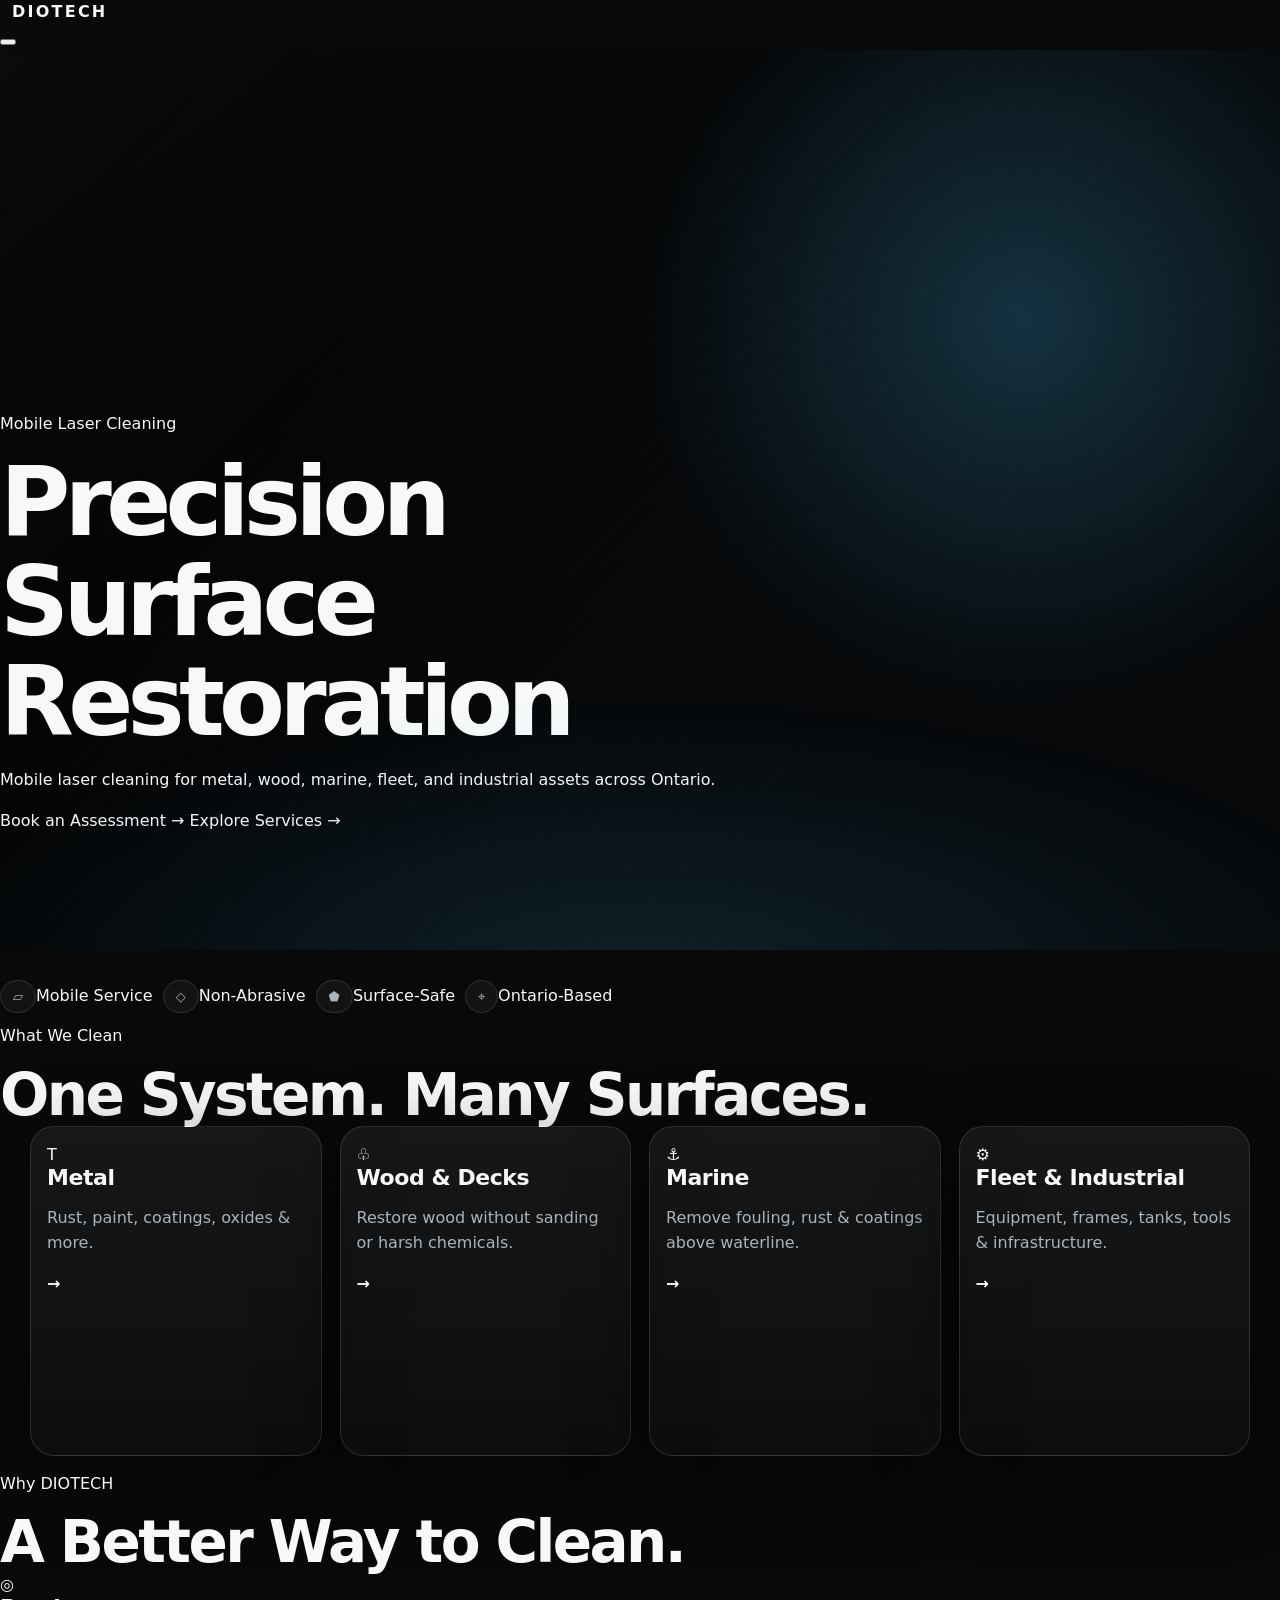
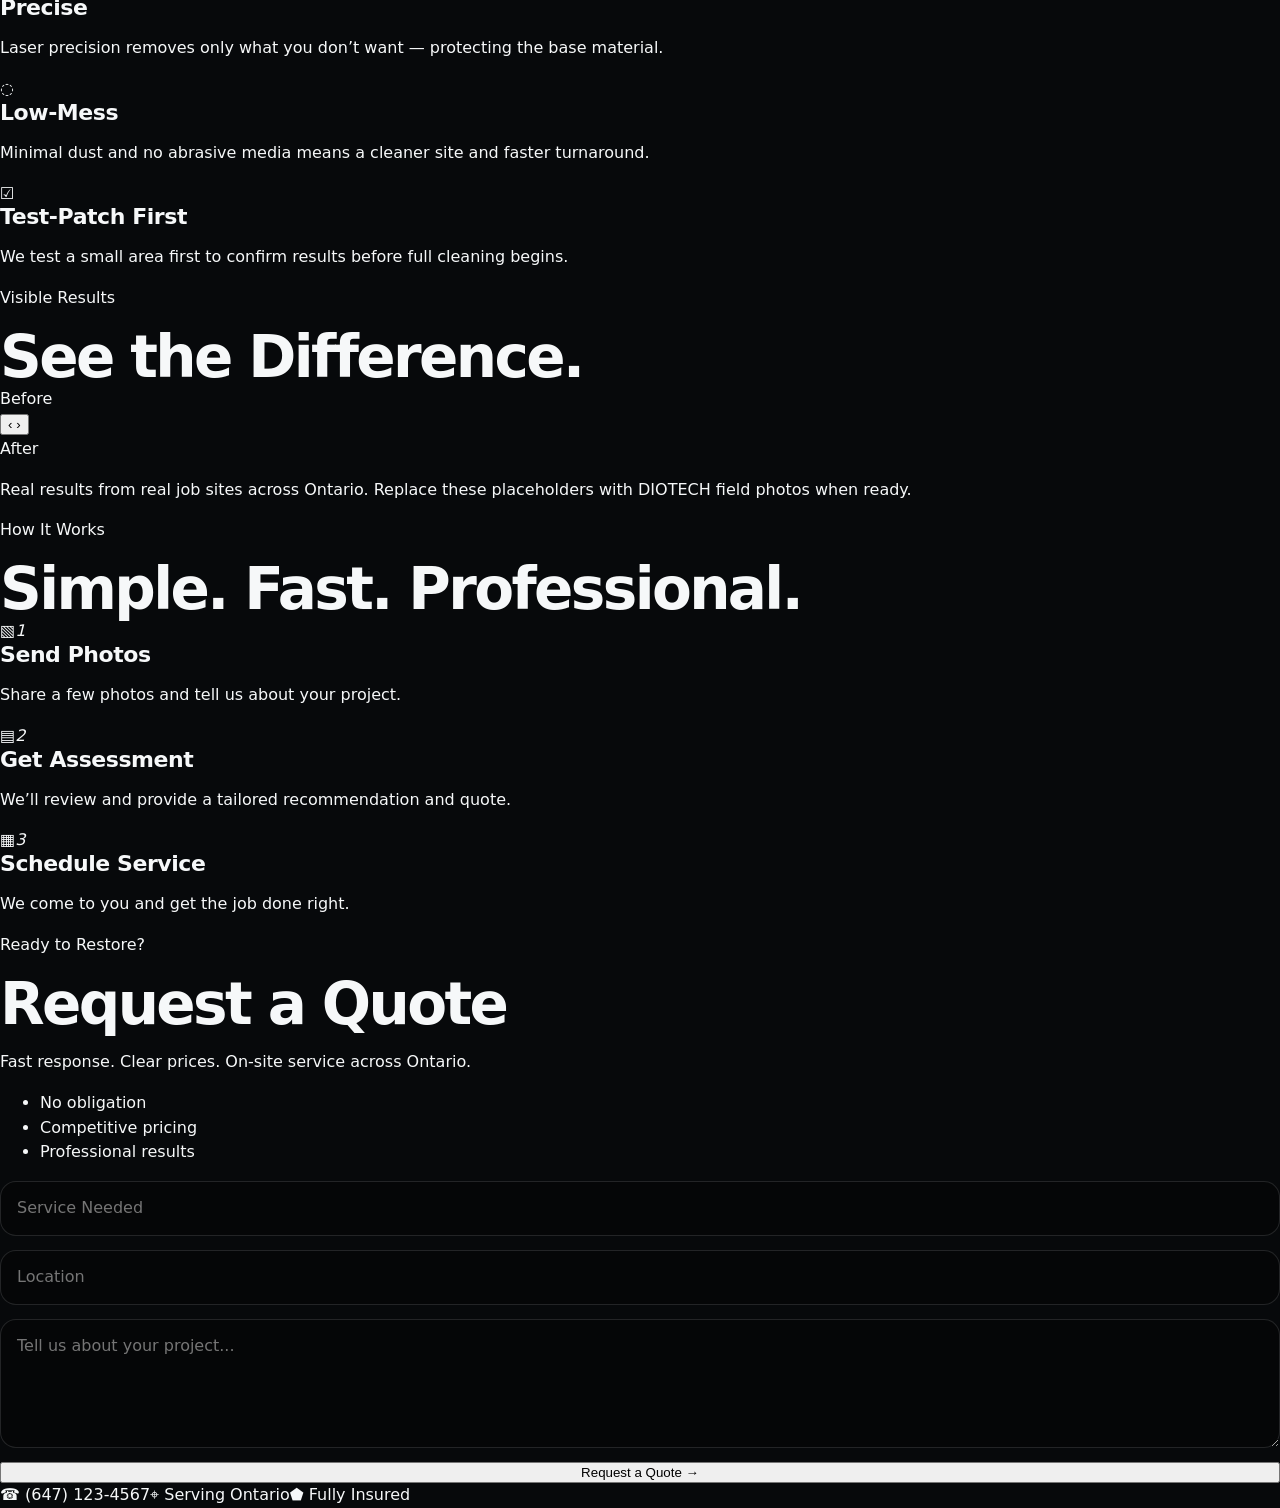
==== index.html @ c3f4b82a "Match mobile mockup layout" ====
<!doctype html>
<html lang="en">
<head>
  <meta charset="utf-8" />
  <meta name="viewport" content="width=device-width, initial-scale=1" />
  <title>DIOTECH | Precision Surface Restoration</title>
  <meta name="description" content="Mobile laser cleaning and surface preparation for metal, wood, marine, fleet, and industrial assets across Ontario." />
  <link rel="stylesheet" href="styles.css" />
</head>
<body>
  <main class="phone-shell">
    <header class="topbar">
      <a class="brand" href="#top" aria-label="DIOTECH home"><span class="cube"></span><span>DIOTECH</span></a>
      <button class="hamburger" aria-label="Open menu"><span></span><span></span><span></span></button>
    </header>

    <section id="top" class="hero">
      <div class="hero-photo" aria-hidden="true"><div class="laser-head"></div><div class="beam"></div><div class="spark-field"></div></div>
      <div class="hero-copy">
        <p class="kicker">Mobile Laser Cleaning</p>
        <h1>Precision<br>Surface<br>Restoration</h1>
        <p>Mobile laser cleaning for metal, wood, marine, fleet, and industrial assets across Ontario.</p>
        <a class="cta primary" href="#quote">Book an Assessment <span>→</span></a>
        <a class="cta secondary" href="#services">Explore Services <span>→</span></a>
      </div>
    </section>

    <section class="trust-strip" aria-label="Trust points">
      <div><span class="icon">▱</span>Mobile Service</div>
      <div><span class="icon">◇</span>Non-Abrasive</div>
      <div><span class="icon">⬟</span>Surface-Safe</div>
      <div><span class="icon">⌖</span>Ontario-Based</div>
    </section>

    <section id="services" class="block">
      <p class="kicker">What We Clean</p>
      <h2>One System. Many Surfaces.</h2>
      <div class="service-grid">
        <article class="service-card"><div class="thumb metal"></div><div><span class="red-icon">T</span><h3>Metal</h3><p>Rust, paint, coatings, oxides & more.</p></div><b>→</b></article>
        <article class="service-card"><div class="thumb wood"></div><div><span class="red-icon">♧</span><h3>Wood & Decks</h3><p>Restore wood without sanding or harsh chemicals.</p></div><b>→</b></article>
        <article class="service-card"><div class="thumb marine"></div><div><span class="red-icon">⚓</span><h3>Marine</h3><p>Remove fouling, rust & coatings above waterline.</p></div><b>→</b></article>
        <article class="service-card"><div class="thumb fleet"></div><div><span class="red-icon">⚙</span><h3>Fleet & Industrial</h3><p>Equipment, frames, tanks, tools & infrastructure.</p></div><b>→</b></article>
      </div>
    </section>

    <section class="block why">
      <p class="kicker">Why DIOTECH</p>
      <h2>A Better Way to Clean.</h2>
      <div class="why-grid">
        <article><span>◎</span><h3>Precise</h3><p>Laser precision removes only what you don’t want — protecting the base material.</p></article>
        <article><span>◌</span><h3>Low-Mess</h3><p>Minimal dust and no abrasive media means a cleaner site and faster turnaround.</p></article>
        <article><span>☑</span><h3>Test-Patch First</h3><p>We test a small area first to confirm results before full cleaning begins.</p></article>
      </div>
    </section>

    <section class="block results">
      <p class="kicker">Visible Results</p>
      <h2>See the Difference.</h2>
      <div class="before-after">
        <div class="before"><label>Before</label></div>
        <button aria-label="Slider handle">‹ ›</button>
        <div class="after"><label>After</label></div>
      </div>
      <p class="caption">Real results from real job sites across Ontario. Replace these placeholders with DIOTECH field photos when ready.</p>
    </section>

    <section id="process" class="block process">
      <p class="kicker">How It Works</p>
      <h2>Simple. Fast. Professional.</h2>
      <div class="steps">
        <article><div class="circle">▧<em>1</em></div><h3>Send Photos</h3><p>Share a few photos and tell us about your project.</p></article>
        <article><div class="circle">▤<em>2</em></div><h3>Get Assessment</h3><p>We’ll review and provide a tailored recommendation and quote.</p></article>
        <article><div class="circle">▦<em>3</em></div><h3>Schedule Service</h3><p>We come to you and get the job done right.</p></article>
      </div>
    </section>

    <section id="quote" class="quote-panel">
      <div class="quote-copy">
        <p class="kicker">Ready to Restore?</p>
        <h2>Request a Quote</h2>
        <p>Fast response. Clear prices. On-site service across Ontario.</p>
        <ul><li>No obligation</li><li>Competitive pricing</li><li>Professional results</li></ul>
      </div>
      <form id="quoteForm" class="quote-form">
        <input name="surface" placeholder="Service Needed" required />
        <input name="location" placeholder="Location" required />
        <textarea name="condition" placeholder="Tell us about your project..." rows="4"></textarea>
        <button class="cta primary" type="submit">Request a Quote <span>→</span></button>
      </form>
    </section>

    <footer class="footer"><span>☎ (647) 123-4567</span><span>⌖ Serving Ontario</span><span>⬟ Fully Insured</span></footer>
  </main>
  <script src="script.js"></script>
</body>
</html>
---- styles.css ----
:root{--bg:#07090b;--panel:#0f151a;--text:#f6f8f9;--muted:#a9b4bd;--line:rgba(255,255,255,.12);--accent:#46c4ff;--radius:24px;--shadow:0 24px 80px rgba(0,0,0,.45)}*{box-sizing:border-box}html{scroll-behavior:smooth}body{margin:0;background:var(--bg);color:var(--text);font-family:Inter,ui-sans-serif,system-ui,-apple-system,BlinkMacSystemFont,"Segoe UI",sans-serif;line-height:1.55}a{color:inherit;text-decoration:none}.skip-link{position:absolute;left:-999px;top:12px;background:white;color:black;padding:10px;z-index:100}.skip-link:focus{left:12px}.site-header{position:fixed;top:0;left:0;right:0;z-index:20;display:flex;align-items:center;justify-content:space-between;gap:24px;padding:18px clamp(18px,4vw,56px);background:linear-gradient(180deg,rgba(7,9,11,.94),rgba(7,9,11,.56));backdrop-filter:blur(16px);border-bottom:1px solid var(--line)}.brand{display:flex;align-items:center;gap:12px;font-weight:900;letter-spacing:.14em}.brand-mark{width:28px;height:28px;border-radius:8px;background:linear-gradient(135deg,var(--accent),#123c57);box-shadow:0 0 24px rgba(70,196,255,.45)}.nav-links{display:flex;gap:24px;color:var(--muted);font-size:14px}.nav-links a:hover{color:var(--text)}.header-cta{border:1px solid var(--line);padding:10px 14px;border-radius:999px;font-size:14px}.menu-button{display:none;border:0;background:none;width:42px;height:42px}.menu-button span{display:block;height:2px;width:22px;background:white;margin:5px auto}.section-pad{padding:clamp(80px,10vw,140px) clamp(18px,5vw,72px)}.hero{min-height:100vh;display:grid;align-items:center;position:relative;overflow:hidden;background:radial-gradient(circle at 80% 30%,rgba(70,196,255,.22),transparent 32%),linear-gradient(135deg,rgba(255,255,255,.04),transparent 30%),linear-gradient(120deg,rgba(0,0,0,.92),rgba(7,9,11,.76) 54%,rgba(7,9,11,.96)),repeating-linear-gradient(135deg,rgba(255,255,255,.035) 0 1px,transparent 1px 18px),#07090b}.hero:after{content:"";position:absolute;inset:auto -15% -35% -15%;height:65%;background:radial-gradient(ellipse at center,rgba(70,196,255,.12),transparent 65%);filter:blur(12px)}.hero-grid{position:relative;z-index:2;display:grid;grid-template-columns:minmax(0,1.05fr) minmax(320px,.75fr);gap:clamp(32px,7vw,88px);align-items:center;max-width:1220px;margin:0 auto}.eyebrow{color:var(--accent);text-transform:uppercase;letter-spacing:.16em;font-weight:900;font-size:12px;margin:0 0 16px}h1,h2,h3{line-height:1.04;margin:0}h1{font-size:clamp(48px,8vw,96px);letter-spacing:-.06em;max-width:820px}h2{font-size:clamp(32px,5vw,58px);letter-spacing:-.045em}h3{font-size:22px;letter-spacing:-.02em}.hero-subtitle{color:var(--muted);font-size:clamp(18px,2vw,23px);max-width:690px;margin:24px 0 32px}.button-row{display:flex;flex-wrap:wrap;gap:14px}.btn{display:inline-flex;align-items:center;justify-content:center;min-height:48px;padding:0 20px;border-radius:999px;font-weight:900;border:1px solid var(--line)}.btn-primary{background:var(--text);color:#071014}.btn-secondary{background:rgba(255,255,255,.06);color:var(--text)}.trust-strip{display:flex;flex-wrap:wrap;gap:10px;margin-top:34px}.trust-strip span{border:1px solid var(--line);border-radius:999px;padding:8px 12px;color:var(--muted);font-size:13px;background:rgba(255,255,255,.04)}.hero-card{border:1px solid var(--line);background:rgba(12,18,23,.72);box-shadow:var(--shadow);border-radius:var(--radius);padding:18px;backdrop-filter:blur(18px)}.visual-frame{position:relative;display:grid;grid-template-columns:1fr 14px 1fr;min-height:320px;overflow:hidden;border-radius:18px;border:1px solid var(--line)}.metal-panel.before{background:radial-gradient(circle at 40% 40%,#9b421f,transparent 24%),linear-gradient(135deg,#391e15,#111)}.metal-panel.after{background:linear-gradient(90deg,#141719,#68727a 45%,#171b1f)}.laser-line{background:linear-gradient(180deg,transparent,var(--accent),transparent);box-shadow:0 0 28px var(--accent)}.hero-card p{color:var(--muted);font-size:13px;margin:14px 4px 2px}.section-heading{max-width:820px;margin:0 auto 42px;text-align:center}.section-heading p:not(.eyebrow){color:var(--muted);font-size:18px}.service-grid{max-width:1220px;margin:0 auto;display:grid;grid-template-columns:repeat(4,1fr);gap:18px}.service-card{border:1px solid var(--line);background:linear-gradient(180deg,rgba(255,255,255,.06),rgba(255,255,255,.025));border-radius:var(--radius);padding:16px;min-height:330px;box-shadow:var(--shadow)}.service-card p{color:var(--muted)}.service-visual{height:150px;border-radius:18px;margin-bottom:18px;border:1px solid var(--line)}.service-card.metal .service-visual{background:radial-gradient(circle at 30% 40%,#9c4b25,transparent 35%),linear-gradient(135deg,#151719,#4d5962,#111)}.service-card.wood .service-visual{background:repeating-linear-gradient(0deg,#4d3522 0 45px,#2a1d14 45px 50px)}.service-card.marine .service-visual{background:radial-gradient(circle at 65% 30%,rgba(224,230,220,.45),transparent 18%),linear-gradient(135deg,#0c4050,#7b431e 55%,#101214)}.service-card.commercial .service-visual{background:linear-gradient(135deg,#101418,#2d3a42 40%,#111),repeating-linear-gradient(90deg,rgba(255,255,255,.08) 0 1px,transparent 1px 22px)}.before-after-section{background:linear-gradient(180deg,rgba(255,255,255,.025),transparent)}.comparison-card{max-width:1220px;margin:0 auto;display:grid;grid-template-columns:.8fr 1.2fr;gap:24px;align-items:center;border:1px solid var(--line);background:var(--panel);border-radius:var(--radius);padding:clamp(20px,4vw,42px);box-shadow:var(--shadow)}.comparison-copy p:not(.eyebrow){color:var(--muted)}.comparison-visual{display:grid;grid-template-columns:1fr 1fr;min-height:360px;border-radius:20px;overflow:hidden;border:1px solid var(--line)}.comparison{display:flex;align-items:end;padding:18px;font-weight:900;letter-spacing:.08em;text-transform:uppercase;font-size:12px}.before-block{background:radial-gradient(circle at 44% 36%,#c46a2f,transparent 22%),linear-gradient(135deg,#3c2115,#111)}.after-block{background:linear-gradient(135deg,#111,#4f5961 45%,#151a1d)}.comparison span{background:rgba(0,0,0,.45);padding:8px 12px;border-radius:999px;border:1px solid var(--line)}.steps-grid,.pricing-grid{max-width:1120px;margin:0 auto;display:grid;grid-template-columns:repeat(3,1fr);gap:18px}.step-card,.pricing-grid article{border:1px solid var(--line);background:rgba(255,255,255,.045);border-radius:var(--radius);padding:24px}.step-card span{color:var(--accent);font-weight:900}.step-card p,.pricing-grid span{color:var(--muted)}.pricing-grid{grid-template-columns:repeat(2,1fr)}.pricing-grid article{display:flex;align-items:center;justify-content:space-between;gap:20px}.pricing-grid strong{font-size:22px}.quote-card{max-width:1180px;margin:0 auto;display:grid;grid-template-columns:.9fr 1.1fr;gap:30px;border:1px solid var(--line);background:linear-gradient(135deg,rgba(70,196,255,.09),rgba(255,255,255,.035));border-radius:var(--radius);padding:clamp(24px,5vw,54px);box-shadow:var(--shadow)}.quote-card p{color:var(--muted)}.quote-form{display:grid;gap:14px}.quote-form label{display:grid;gap:8px;color:var(--muted);font-weight:700}input,textarea{width:100%;border:1px solid var(--line);border-radius:16px;background:rgba(0,0,0,.28);color:var(--text);padding:14px 16px;font:inherit}.form-note{font-size:13px}.site-footer{border-top:1px solid var(--line);padding:30px clamp(18px,5vw,72px);color:var(--muted);display:flex;justify-content:space-between;gap:20px}.site-footer span{color:var(--text);font-weight:900;letter-spacing:.12em}@media(max-width:900px){.nav-links,.header-cta{display:none}.menu-button{display:block}.hero-grid,.comparison-card,.quote-card{grid-template-columns:1fr}.service-grid,.steps-grid,.pricing-grid{grid-template-columns:1fr}h1{font-size:clamp(44px,15vw,68px)}.site-footer{flex-direction:column}}
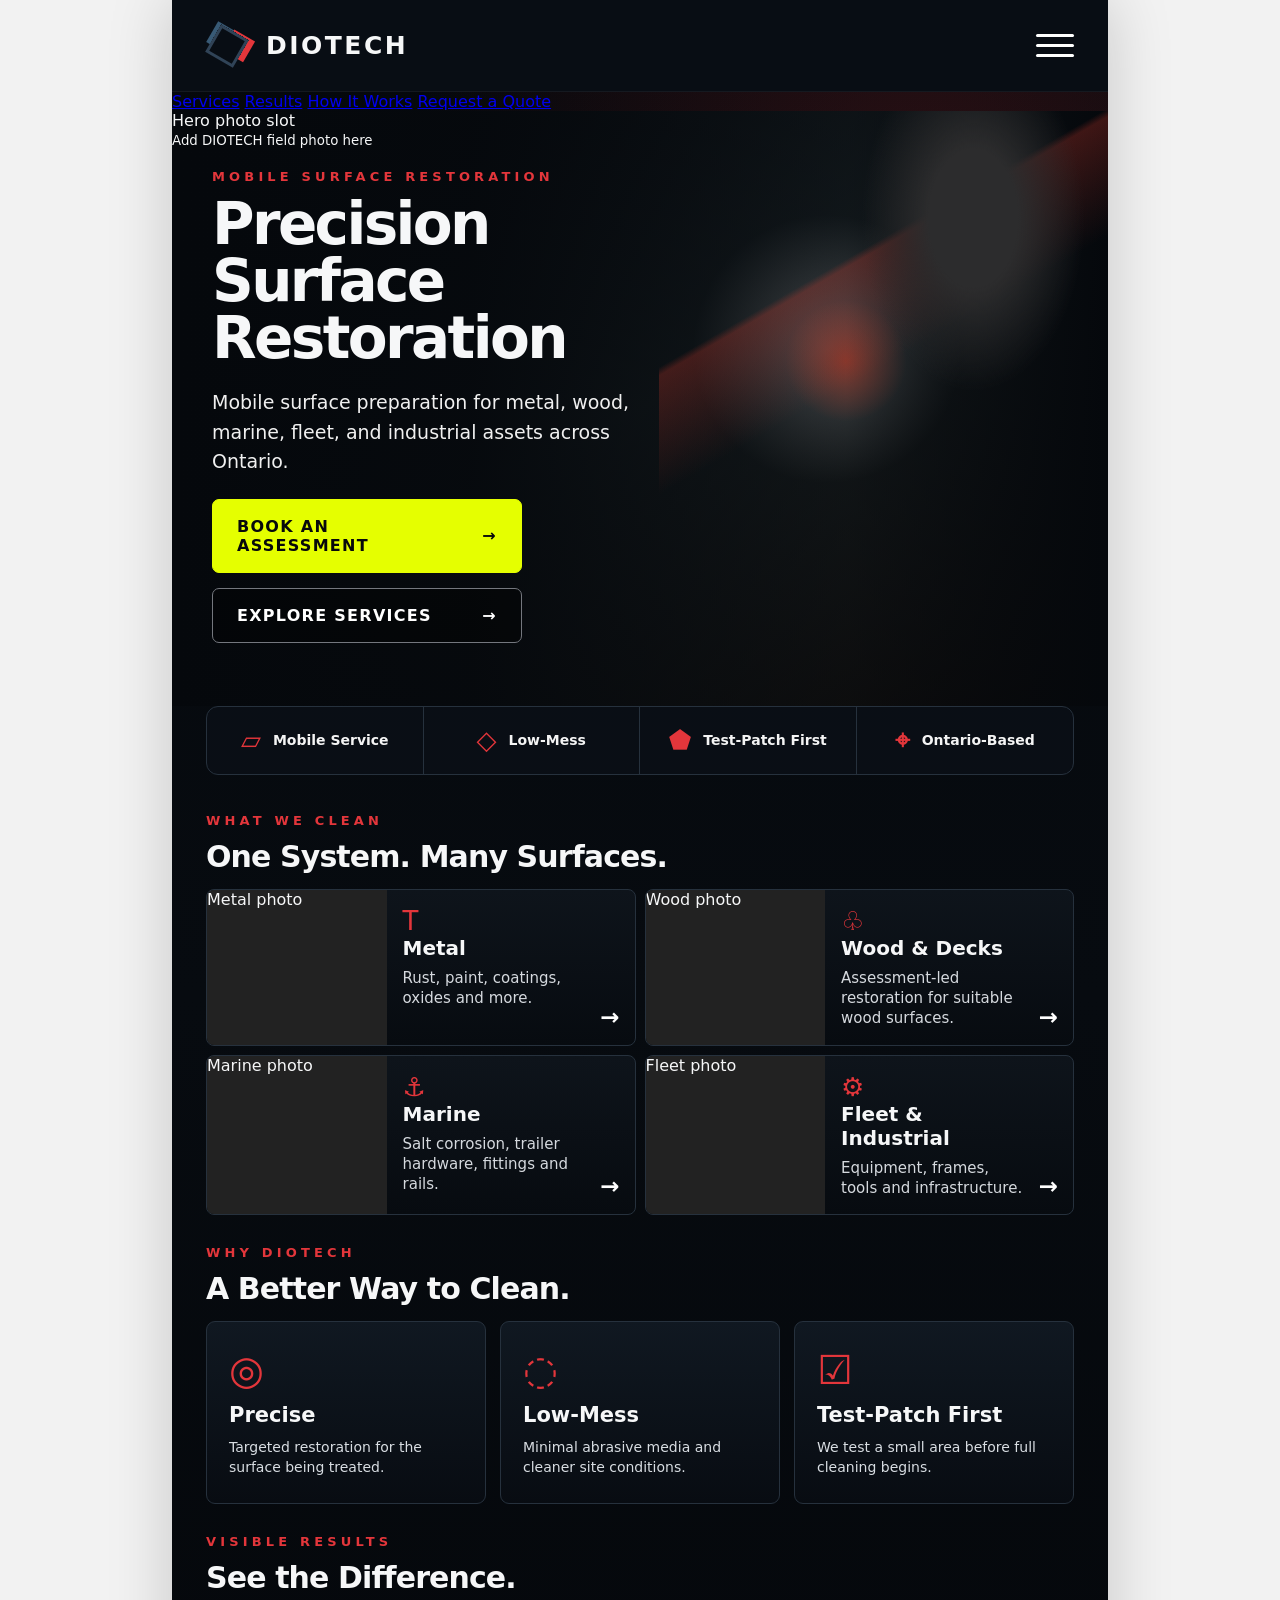
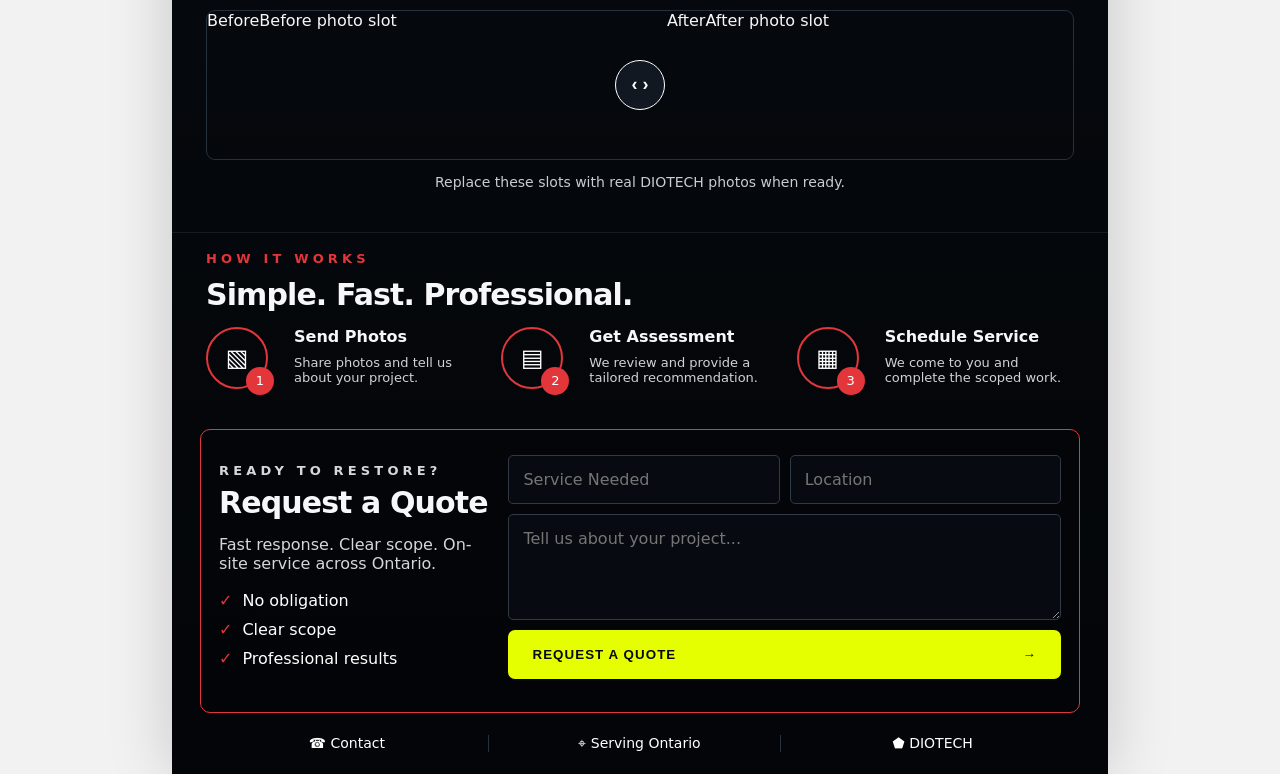
==== commit eb0a7ddb: "Fix menu and use neutral visual slots" ====
--- a/index.html
+++ b/index.html
@@ -4,22 +4,28 @@
   <meta charset="utf-8" />
   <meta name="viewport" content="width=device-width, initial-scale=1" />
   <title>DIOTECH | Precision Surface Restoration</title>
-  <meta name="description" content="Mobile laser cleaning and surface preparation for metal, wood, marine, fleet, and industrial assets across Ontario." />
+  <meta name="description" content="Mobile surface restoration for metal, wood, marine, fleet, and industrial assets across Ontario." />
   <link rel="stylesheet" href="styles.css" />
 </head>
 <body>
   <main class="phone-shell">
     <header class="topbar">
       <a class="brand" href="#top" aria-label="DIOTECH home"><span class="cube"></span><span>DIOTECH</span></a>
-      <button class="hamburger" aria-label="Open menu"><span></span><span></span><span></span></button>
+      <button class="hamburger" type="button" aria-label="Open menu" aria-expanded="false"><span></span><span></span><span></span></button>
     </header>
+    <nav class="mobile-drawer" aria-label="Mobile navigation">
+      <a href="#services">Services</a>
+      <a href="#results">Results</a>
+      <a href="#process">How It Works</a>
+      <a href="#quote">Request a Quote</a>
+    </nav>
 
     <section id="top" class="hero">
-      <div class="hero-photo" aria-hidden="true"><div class="laser-head"></div><div class="beam"></div><div class="spark-field"></div></div>
+      <div class="hero-photo photo-slot hero-slot"><span>Hero photo slot<br><small>Add DIOTECH field photo here</small></span></div>
       <div class="hero-copy">
-        <p class="kicker">Mobile Laser Cleaning</p>
+        <p class="kicker">Mobile Surface Restoration</p>
         <h1>Precision<br>Surface<br>Restoration</h1>
-        <p>Mobile laser cleaning for metal, wood, marine, fleet, and industrial assets across Ontario.</p>
+        <p>Mobile surface preparation for metal, wood, marine, fleet, and industrial assets across Ontario.</p>
         <a class="cta primary" href="#quote">Book an Assessment <span>→</span></a>
         <a class="cta secondary" href="#services">Explore Services <span>→</span></a>
       </div>
@@ -27,8 +33,8 @@
 
     <section class="trust-strip" aria-label="Trust points">
       <div><span class="icon">▱</span>Mobile Service</div>
-      <div><span class="icon">◇</span>Non-Abrasive</div>
-      <div><span class="icon">⬟</span>Surface-Safe</div>
+      <div><span class="icon">◇</span>Low-Mess</div>
+      <div><span class="icon">⬟</span>Test-Patch First</div>
       <div><span class="icon">⌖</span>Ontario-Based</div>
     </section>
 
@@ -36,10 +42,10 @@
       <p class="kicker">What We Clean</p>
       <h2>One System. Many Surfaces.</h2>
       <div class="service-grid">
-        <article class="service-card"><div class="thumb metal"></div><div><span class="red-icon">T</span><h3>Metal</h3><p>Rust, paint, coatings, oxides & more.</p></div><b>→</b></article>
-        <article class="service-card"><div class="thumb wood"></div><div><span class="red-icon">♧</span><h3>Wood & Decks</h3><p>Restore wood without sanding or harsh chemicals.</p></div><b>→</b></article>
-        <article class="service-card"><div class="thumb marine"></div><div><span class="red-icon">⚓</span><h3>Marine</h3><p>Remove fouling, rust & coatings above waterline.</p></div><b>→</b></article>
-        <article class="service-card"><div class="thumb fleet"></div><div><span class="red-icon">⚙</span><h3>Fleet & Industrial</h3><p>Equipment, frames, tanks, tools & infrastructure.</p></div><b>→</b></article>
+        <article class="service-card"><div class="thumb photo-slot"><span>Metal photo</span></div><div><span class="red-icon">T</span><h3>Metal</h3><p>Rust, paint, coatings, oxides and more.</p></div><b>→</b></article>
+        <article class="service-card"><div class="thumb photo-slot"><span>Wood photo</span></div><div><span class="red-icon">♧</span><h3>Wood & Decks</h3><p>Assessment-led restoration for suitable wood surfaces.</p></div><b>→</b></article>
+        <article class="service-card"><div class="thumb photo-slot"><span>Marine photo</span></div><div><span class="red-icon">⚓</span><h3>Marine</h3><p>Salt corrosion, trailer hardware, fittings and rails.</p></div><b>→</b></article>
+        <article class="service-card"><div class="thumb photo-slot"><span>Fleet photo</span></div><div><span class="red-icon">⚙</span><h3>Fleet & Industrial</h3><p>Equipment, frames, tools and infrastructure.</p></div><b>→</b></article>
       </div>
     </section>
 
@@ -47,30 +53,30 @@
       <p class="kicker">Why DIOTECH</p>
       <h2>A Better Way to Clean.</h2>
       <div class="why-grid">
-        <article><span>◎</span><h3>Precise</h3><p>Laser precision removes only what you don’t want — protecting the base material.</p></article>
-        <article><span>◌</span><h3>Low-Mess</h3><p>Minimal dust and no abrasive media means a cleaner site and faster turnaround.</p></article>
-        <article><span>☑</span><h3>Test-Patch First</h3><p>We test a small area first to confirm results before full cleaning begins.</p></article>
+        <article><span>◎</span><h3>Precise</h3><p>Targeted restoration for the surface being treated.</p></article>
+        <article><span>◌</span><h3>Low-Mess</h3><p>Minimal abrasive media and cleaner site conditions.</p></article>
+        <article><span>☑</span><h3>Test-Patch First</h3><p>We test a small area before full cleaning begins.</p></article>
       </div>
     </section>
 
-    <section class="block results">
+    <section id="results" class="block results">
       <p class="kicker">Visible Results</p>
       <h2>See the Difference.</h2>
       <div class="before-after">
-        <div class="before"><label>Before</label></div>
-        <button aria-label="Slider handle">‹ ›</button>
-        <div class="after"><label>After</label></div>
+        <div class="photo-slot"><label>Before</label><span>Before photo slot</span></div>
+        <button type="button" aria-label="Slider handle">‹ ›</button>
+        <div class="photo-slot"><label>After</label><span>After photo slot</span></div>
       </div>
-      <p class="caption">Real results from real job sites across Ontario. Replace these placeholders with DIOTECH field photos when ready.</p>
+      <p class="caption">Replace these slots with real DIOTECH photos when ready.</p>
     </section>
 
     <section id="process" class="block process">
       <p class="kicker">How It Works</p>
       <h2>Simple. Fast. Professional.</h2>
       <div class="steps">
-        <article><div class="circle">▧<em>1</em></div><h3>Send Photos</h3><p>Share a few photos and tell us about your project.</p></article>
-        <article><div class="circle">▤<em>2</em></div><h3>Get Assessment</h3><p>We’ll review and provide a tailored recommendation and quote.</p></article>
-        <article><div class="circle">▦<em>3</em></div><h3>Schedule Service</h3><p>We come to you and get the job done right.</p></article>
+        <article><div class="circle">▧<em>1</em></div><h3>Send Photos</h3><p>Share photos and tell us about your project.</p></article>
+        <article><div class="circle">▤<em>2</em></div><h3>Get Assessment</h3><p>We review and provide a tailored recommendation.</p></article>
+        <article><div class="circle">▦<em>3</em></div><h3>Schedule Service</h3><p>We come to you and complete the scoped work.</p></article>
       </div>
     </section>
 
@@ -78,8 +84,8 @@
       <div class="quote-copy">
         <p class="kicker">Ready to Restore?</p>
         <h2>Request a Quote</h2>
-        <p>Fast response. Clear prices. On-site service across Ontario.</p>
-        <ul><li>No obligation</li><li>Competitive pricing</li><li>Professional results</li></ul>
+        <p>Fast response. Clear scope. On-site service across Ontario.</p>
+        <ul><li>No obligation</li><li>Clear scope</li><li>Professional results</li></ul>
       </div>
       <form id="quoteForm" class="quote-form">
         <input name="surface" placeholder="Service Needed" required />
@@ -89,7 +95,7 @@
       </form>
     </section>
 
-    <footer class="footer"><span>☎ (647) 123-4567</span><span>⌖ Serving Ontario</span><span>⬟ Fully Insured</span></footer>
+    <footer class="footer"><span>☎ Contact</span><span>⌖ Serving Ontario</span><span>⬟ DIOTECH</span></footer>
   </main>
   <script src="script.js"></script>
 </body>
--- a/styles.css
+++ b/styles.css
@@ -1 +1 @@
-:root{--bg:#07090b;--panel:#0f151a;--text:#f6f8f9;--muted:#a9b4bd;--line:rgba(255,255,255,.12);--accent:#46c4ff;--radius:24px;--shadow:0 24px 80px rgba(0,0,0,.45)}*{box-sizing:border-box}html{scroll-behavior:smooth}body{margin:0;background:var(--bg);color:var(--text);font-family:Inter,ui-sans-serif,system-ui,-apple-system,BlinkMacSystemFont,"Segoe UI",sans-serif;line-height:1.55}a{color:inherit;text-decoration:none}.skip-link{position:absolute;left:-999px;top:12px;background:white;color:black;padding:10px;z-index:100}.skip-link:focus{left:12px}.site-header{position:fixed;top:0;left:0;right:0;z-index:20;display:flex;align-items:center;justify-content:space-between;gap:24px;padding:18px clamp(18px,4vw,56px);background:linear-gradient(180deg,rgba(7,9,11,.94),rgba(7,9,11,.56));backdrop-filter:blur(16px);border-bottom:1px solid var(--line)}.brand{display:flex;align-items:center;gap:12px;font-weight:900;letter-spacing:.14em}.brand-mark{width:28px;height:28px;border-radius:8px;background:linear-gradient(135deg,var(--accent),#123c57);box-shadow:0 0 24px rgba(70,196,255,.45)}.nav-links{display:flex;gap:24px;color:var(--muted);font-size:14px}.nav-links a:hover{color:var(--text)}.header-cta{border:1px solid var(--line);padding:10px 14px;border-radius:999px;font-size:14px}.menu-button{display:none;border:0;background:none;width:42px;height:42px}.menu-button span{display:block;height:2px;width:22px;background:white;margin:5px auto}.section-pad{padding:clamp(80px,10vw,140px) clamp(18px,5vw,72px)}.hero{min-height:100vh;display:grid;align-items:center;position:relative;overflow:hidden;background:radial-gradient(circle at 80% 30%,rgba(70,196,255,.22),transparent 32%),linear-gradient(135deg,rgba(255,255,255,.04),transparent 30%),linear-gradient(120deg,rgba(0,0,0,.92),rgba(7,9,11,.76) 54%,rgba(7,9,11,.96)),repeating-linear-gradient(135deg,rgba(255,255,255,.035) 0 1px,transparent 1px 18px),#07090b}.hero:after{content:"";position:absolute;inset:auto -15% -35% -15%;height:65%;background:radial-gradient(ellipse at center,rgba(70,196,255,.12),transparent 65%);filter:blur(12px)}.hero-grid{position:relative;z-index:2;display:grid;grid-template-columns:minmax(0,1.05fr) minmax(320px,.75fr);gap:clamp(32px,7vw,88px);align-items:center;max-width:1220px;margin:0 auto}.eyebrow{color:var(--accent);text-transform:uppercase;letter-spacing:.16em;font-weight:900;font-size:12px;margin:0 0 16px}h1,h2,h3{line-height:1.04;margin:0}h1{font-size:clamp(48px,8vw,96px);letter-spacing:-.06em;max-width:820px}h2{font-size:clamp(32px,5vw,58px);letter-spacing:-.045em}h3{font-size:22px;letter-spacing:-.02em}.hero-subtitle{color:var(--muted);font-size:clamp(18px,2vw,23px);max-width:690px;margin:24px 0 32px}.button-row{display:flex;flex-wrap:wrap;gap:14px}.btn{display:inline-flex;align-items:center;justify-content:center;min-height:48px;padding:0 20px;border-radius:999px;font-weight:900;border:1px solid var(--line)}.btn-primary{background:var(--text);color:#071014}.btn-secondary{background:rgba(255,255,255,.06);color:var(--text)}.trust-strip{display:flex;flex-wrap:wrap;gap:10px;margin-top:34px}.trust-strip span{border:1px solid var(--line);border-radius:999px;padding:8px 12px;color:var(--muted);font-size:13px;background:rgba(255,255,255,.04)}.hero-card{border:1px solid var(--line);background:rgba(12,18,23,.72);box-shadow:var(--shadow);border-radius:var(--radius);padding:18px;backdrop-filter:blur(18px)}.visual-frame{position:relative;display:grid;grid-template-columns:1fr 14px 1fr;min-height:320px;overflow:hidden;border-radius:18px;border:1px solid var(--line)}.metal-panel.before{background:radial-gradient(circle at 40% 40%,#9b421f,transparent 24%),linear-gradient(135deg,#391e15,#111)}.metal-panel.after{background:linear-gradient(90deg,#141719,#68727a 45%,#171b1f)}.laser-line{background:linear-gradient(180deg,transparent,var(--accent),transparent);box-shadow:0 0 28px var(--accent)}.hero-card p{color:var(--muted);font-size:13px;margin:14px 4px 2px}.section-heading{max-width:820px;margin:0 auto 42px;text-align:center}.section-heading p:not(.eyebrow){color:var(--muted);font-size:18px}.service-grid{max-width:1220px;margin:0 auto;display:grid;grid-template-columns:repeat(4,1fr);gap:18px}.service-card{border:1px solid var(--line);background:linear-gradient(180deg,rgba(255,255,255,.06),rgba(255,255,255,.025));border-radius:var(--radius);padding:16px;min-height:330px;box-shadow:var(--shadow)}.service-card p{color:var(--muted)}.service-visual{height:150px;border-radius:18px;margin-bottom:18px;border:1px solid var(--line)}.service-card.metal .service-visual{background:radial-gradient(circle at 30% 40%,#9c4b25,transparent 35%),linear-gradient(135deg,#151719,#4d5962,#111)}.service-card.wood .service-visual{background:repeating-linear-gradient(0deg,#4d3522 0 45px,#2a1d14 45px 50px)}.service-card.marine .service-visual{background:radial-gradient(circle at 65% 30%,rgba(224,230,220,.45),transparent 18%),linear-gradient(135deg,#0c4050,#7b431e 55%,#101214)}.service-card.commercial .service-visual{background:linear-gradient(135deg,#101418,#2d3a42 40%,#111),repeating-linear-gradient(90deg,rgba(255,255,255,.08) 0 1px,transparent 1px 22px)}.before-after-section{background:linear-gradient(180deg,rgba(255,255,255,.025),transparent)}.comparison-card{max-width:1220px;margin:0 auto;display:grid;grid-template-columns:.8fr 1.2fr;gap:24px;align-items:center;border:1px solid var(--line);background:var(--panel);border-radius:var(--radius);padding:clamp(20px,4vw,42px);box-shadow:var(--shadow)}.comparison-copy p:not(.eyebrow){color:var(--muted)}.comparison-visual{display:grid;grid-template-columns:1fr 1fr;min-height:360px;border-radius:20px;overflow:hidden;border:1px solid var(--line)}.comparison{display:flex;align-items:end;padding:18px;font-weight:900;letter-spacing:.08em;text-transform:uppercase;font-size:12px}.before-block{background:radial-gradient(circle at 44% 36%,#c46a2f,transparent 22%),linear-gradient(135deg,#3c2115,#111)}.after-block{background:linear-gradient(135deg,#111,#4f5961 45%,#151a1d)}.comparison span{background:rgba(0,0,0,.45);padding:8px 12px;border-radius:999px;border:1px solid var(--line)}.steps-grid,.pricing-grid{max-width:1120px;margin:0 auto;display:grid;grid-template-columns:repeat(3,1fr);gap:18px}.step-card,.pricing-grid article{border:1px solid var(--line);background:rgba(255,255,255,.045);border-radius:var(--radius);padding:24px}.step-card span{color:var(--accent);font-weight:900}.step-card p,.pricing-grid span{color:var(--muted)}.pricing-grid{grid-template-columns:repeat(2,1fr)}.pricing-grid article{display:flex;align-items:center;justify-content:space-between;gap:20px}.pricing-grid strong{font-size:22px}.quote-card{max-width:1180px;margin:0 auto;display:grid;grid-template-columns:.9fr 1.1fr;gap:30px;border:1px solid var(--line);background:linear-gradient(135deg,rgba(70,196,255,.09),rgba(255,255,255,.035));border-radius:var(--radius);padding:clamp(24px,5vw,54px);box-shadow:var(--shadow)}.quote-card p{color:var(--muted)}.quote-form{display:grid;gap:14px}.quote-form label{display:grid;gap:8px;color:var(--muted);font-weight:700}input,textarea{width:100%;border:1px solid var(--line);border-radius:16px;background:rgba(0,0,0,.28);color:var(--text);padding:14px 16px;font:inherit}.form-note{font-size:13px}.site-footer{border-top:1px solid var(--line);padding:30px clamp(18px,5vw,72px);color:var(--muted);display:flex;justify-content:space-between;gap:20px}.site-footer span{color:var(--text);font-weight:900;letter-spacing:.12em}@media(max-width:900px){.nav-links,.header-cta{display:none}.menu-button{display:block}.hero-grid,.comparison-card,.quote-card{grid-template-columns:1fr}.service-grid,.steps-grid,.pricing-grid{grid-template-columns:1fr}h1{font-size:clamp(44px,15vw,68px)}.site-footer{flex-direction:column}}
+:root{--bg:#05080c;--panel:#0a0f16;--panel2:#0d141c;--line:#26313d;--text:#f6f7f8;--muted:#a8b0ba;--red:#e3363b;--lime:#e5ff00;--radius:14px}*{box-sizing:border-box}html{scroll-behavior:smooth}body{margin:0;background:#f2f2f2;color:var(--text);font-family:Inter,ui-sans-serif,system-ui,-apple-system,BlinkMacSystemFont,"Segoe UI",sans-serif}.phone-shell{max-width:936px;margin:0 auto;background:radial-gradient(circle at 80% 8%,rgba(227,54,59,.16),transparent 22%),linear-gradient(180deg,#05080c,#070b10 42%,#030508);min-height:100vh;box-shadow:0 0 60px rgba(0,0,0,.18)}.topbar{height:92px;display:flex;align-items:center;justify-content:space-between;padding:0 34px;border-bottom:1px solid rgba(255,255,255,.05);background:#080d14}.brand{display:flex;align-items:center;gap:18px;color:var(--text);text-decoration:none;font-weight:900;font-size:25px;letter-spacing:.1em}.cube{width:42px;height:42px;display:block;position:relative}.cube:before{content:"";position:absolute;inset:5px;border:3px solid #304357;transform:rotate(30deg);box-shadow:10px -6px 0 -4px var(--red),-8px -5px 0 -4px #385a76}.hamburger{background:transparent;border:0;display:grid;gap:7px;padding:0}.hamburger span{display:block;width:38px;height:3px;background:#fff;border-radius:5px}.hero{position:relative;min-height:510px;overflow:hidden;padding:58px 40px 48px}.hero-photo{position:absolute;inset:0;background:linear-gradient(90deg,#05080c 0%,rgba(5,8,12,.94) 32%,rgba(5,8,12,.45) 72%,#05080c 100%),radial-gradient(circle at 72% 42%,rgba(255,90,62,.85),transparent 8%),radial-gradient(circle at 70% 40%,rgba(255,255,255,.42),transparent 18%),linear-gradient(155deg,#0c1116 12%,#1d2628 50%,#100b08 100%)}.hero-photo:after{content:"";position:absolute;right:0;top:0;width:48%;height:100%;background:radial-gradient(ellipse at 70% 18%,#2c2c2d 0 10%,transparent 25%),linear-gradient(150deg,transparent 0 30%,rgba(230,60,45,.25) 31%,transparent 45%)}.laser-head{position:absolute;right:130px;top:38px;width:130px;height:135px;border-radius:24px;background:linear-gradient(135deg,#17191c,#777,#17191c);transform:rotate(16deg);box-shadow:0 0 22px rgba(255,255,255,.15)}.beam{position:absolute;right:195px;top:170px;width:7px;height:190px;background:#ff4b37;box-shadow:0 0 18px #ff4b37,0 0 42px #ff4b37;transform:rotate(15deg);transform-origin:top}.spark-field{position:absolute;right:170px;top:335px;width:220px;height:150px;background:radial-gradient(circle,#ff5b36 0 2px,transparent 3px);background-size:24px 22px;opacity:.55;transform:rotate(-10deg)}.hero-copy{position:relative;z-index:1;width:min(460px,100%)}.kicker{margin:0 0 12px;color:var(--red);font-size:13px;text-transform:uppercase;letter-spacing:.32em;font-weight:900}.hero h1{font-size:58px;line-height:.98;letter-spacing:-.045em;margin:0 0 22px}.hero p:not(.kicker){font-size:19px;line-height:1.55;color:#f0f0f0;margin:0 0 22px}.cta{display:flex;align-items:center;justify-content:space-between;gap:22px;width:310px;max-width:100%;padding:17px 24px;margin:0 0 15px;border-radius:7px;text-decoration:none;text-transform:uppercase;letter-spacing:.08em;font-weight:900;border:1px solid #74777e;color:#fff}.cta.primary{background:var(--lime);color:#07090b;border-color:var(--lime)}.cta.secondary{background:rgba(0,0,0,.35)}.trust-strip{margin:0 34px 20px;border:1px solid var(--line);border-radius:12px;display:grid;grid-template-columns:repeat(4,1fr);background:rgba(10,15,22,.92)}.trust-strip div{display:flex;align-items:center;justify-content:center;gap:12px;padding:18px 8px;color:#f4f4f4;font-weight:800;font-size:14px;border-right:1px solid var(--line)}.trust-strip div:last-child{border-right:0}.icon,.red-icon{color:var(--red);font-size:26px}.block{padding:18px 34px 12px}.block h2,.quote-panel h2{font-size:30px;line-height:1.1;margin:0 0 16px;letter-spacing:-.03em}.service-grid{display:grid;grid-template-columns:1fr 1fr;gap:9px}.service-card{min-height:132px;border:1px solid var(--line);border-radius:8px;background:linear-gradient(180deg,#0e141b,#070b10);display:grid;grid-template-columns:42% 1fr 28px;overflow:hidden}.service-card h3{font-size:20px;margin:0 0 8px}.service-card p{color:#d5d9de;font-size:15px;line-height:1.35;margin:0}.service-card>div:nth-child(2){padding:16px}.service-card b{align-self:end;justify-self:end;padding:0 15px 15px;color:#fff;font-size:23px}.thumb{background:#222;min-height:132px}.thumb.metal{background:linear-gradient(135deg,#8d8e86,#293036 45%,#0b0d10)}.thumb.wood{background:repeating-linear-gradient(90deg,#9a805b 0 55px,#70513a 55px 62px)}.thumb.marine{background:linear-gradient(160deg,#dfe8ee 0 22%,#60a1c4 23% 45%,#123245 46%)}.thumb.fleet{background:linear-gradient(135deg,#1b1d1f,#787b79 35%,#1a1e22 65%,#081014)}.why-grid{display:grid;grid-template-columns:repeat(3,1fr);gap:14px}.why-grid article{border:1px solid var(--line);border-radius:9px;background:linear-gradient(180deg,#101821,#080c12);padding:25px 22px;min-height:165px}.why-grid span{color:var(--red);font-size:40px}.why-grid h3{font-size:21px;margin:10px 0}.why-grid p{font-size:14px;line-height:1.45;color:#d8dde2;margin:0}.before-after{height:150px;border:1px solid var(--line);border-radius:9px;display:grid;grid-template-columns:1fr 54px 1fr;overflow:hidden}.before{background:radial-gradient(circle at 25% 55%,#6a2c16,transparent 18%),linear-gradient(90deg,#b4b5aa,#66422b 32%,#26313b)}.after{background:linear-gradient(90deg,#60676d,#dedede,#8b8f93)}.before,.after{position:relative}.before label,.after label{position:absolute;top:14px;left:18px;background:#111923;color:#fff;border-radius:3px;padding:6px 11px;font-size:12px;text-transform:uppercase;font-weight:900}.after label{left:auto;right:18px;background:var(--red)}.before-after button{border:1px solid #fff;border-radius:50%;align-self:center;justify-self:center;width:50px;height:50px;background:#121821;color:#fff;font-weight:900;font-size:18px;z-index:2}.caption{text-align:center;color:#c9cdd2;font-size:14px}.process{border-top:1px solid rgba(255,255,255,.08);margin-top:16px}.steps{display:grid;grid-template-columns:repeat(3,1fr);gap:18px}.steps article{display:grid;grid-template-columns:76px 1fr;column-gap:12px}.circle{grid-row:1/3;width:62px;height:62px;border:2px solid var(--red);border-radius:50%;display:grid;place-items:center;color:#fff;position:relative;font-size:24px}.circle em{position:absolute;right:-8px;bottom:-8px;width:28px;height:28px;background:var(--red);border-radius:50%;display:grid;place-items:center;font-style:normal;font-size:13px}.steps h3{font-size:16px;margin:0 0 6px}.steps p{color:#cfd3d7;font-size:13px;margin:0}.quote-panel{margin:28px 28px 0;border:1px solid var(--red);border-radius:10px;padding:25px 18px 18px;display:grid;grid-template-columns:32% 1fr;gap:20px;background:rgba(0,0,0,.15)}.quote-copy p{color:#d4d8dd;margin:8px 0}.quote-copy ul{list-style:none;margin:18px 0 0;padding:0}.quote-copy li{margin:10px 0;color:#fff}.quote-copy li:before{content:"✓";color:var(--red);margin-right:10px}.quote-form{display:grid;grid-template-columns:1fr 1fr;gap:10px}.quote-form textarea,.quote-form button{grid-column:1/-1}.quote-form input,.quote-form textarea{background:#070b11;border:1px solid #303944;border-radius:5px;color:#fff;padding:14px;font:inherit}.quote-form button{width:100%;border:0}.footer{display:grid;grid-template-columns:repeat(3,1fr);gap:10px;text-align:center;color:#fff;padding:22px 34px;font-size:14px}.footer span{border-right:1px solid var(--line)}.footer span:last-child{border-right:0}@media(max-width:700px){body{background:#05080c}.phone-shell{max-width:none}.topbar{height:78px;padding:0 22px}.brand{font-size:21px}.hero{padding:38px 24px 35px;min-height:505px}.laser-head{right:40px;top:30px;opacity:.75}.beam{right:104px}.hero h1{font-size:43px}.trust-strip{grid-template-columns:1fr 1fr;margin:0 18px}.trust-strip div{border-bottom:1px solid var(--line)}.block{padding-left:18px;padding-right:18px}.service-grid,.why-grid,.steps,.quote-panel,.quote-form{grid-template-columns:1fr}.service-card{grid-template-columns:36% 1fr 24px}.quote-panel{margin-left:18px;margin-right:18px}.footer{grid-template-columns:1fr}.footer span{border-right:0}}
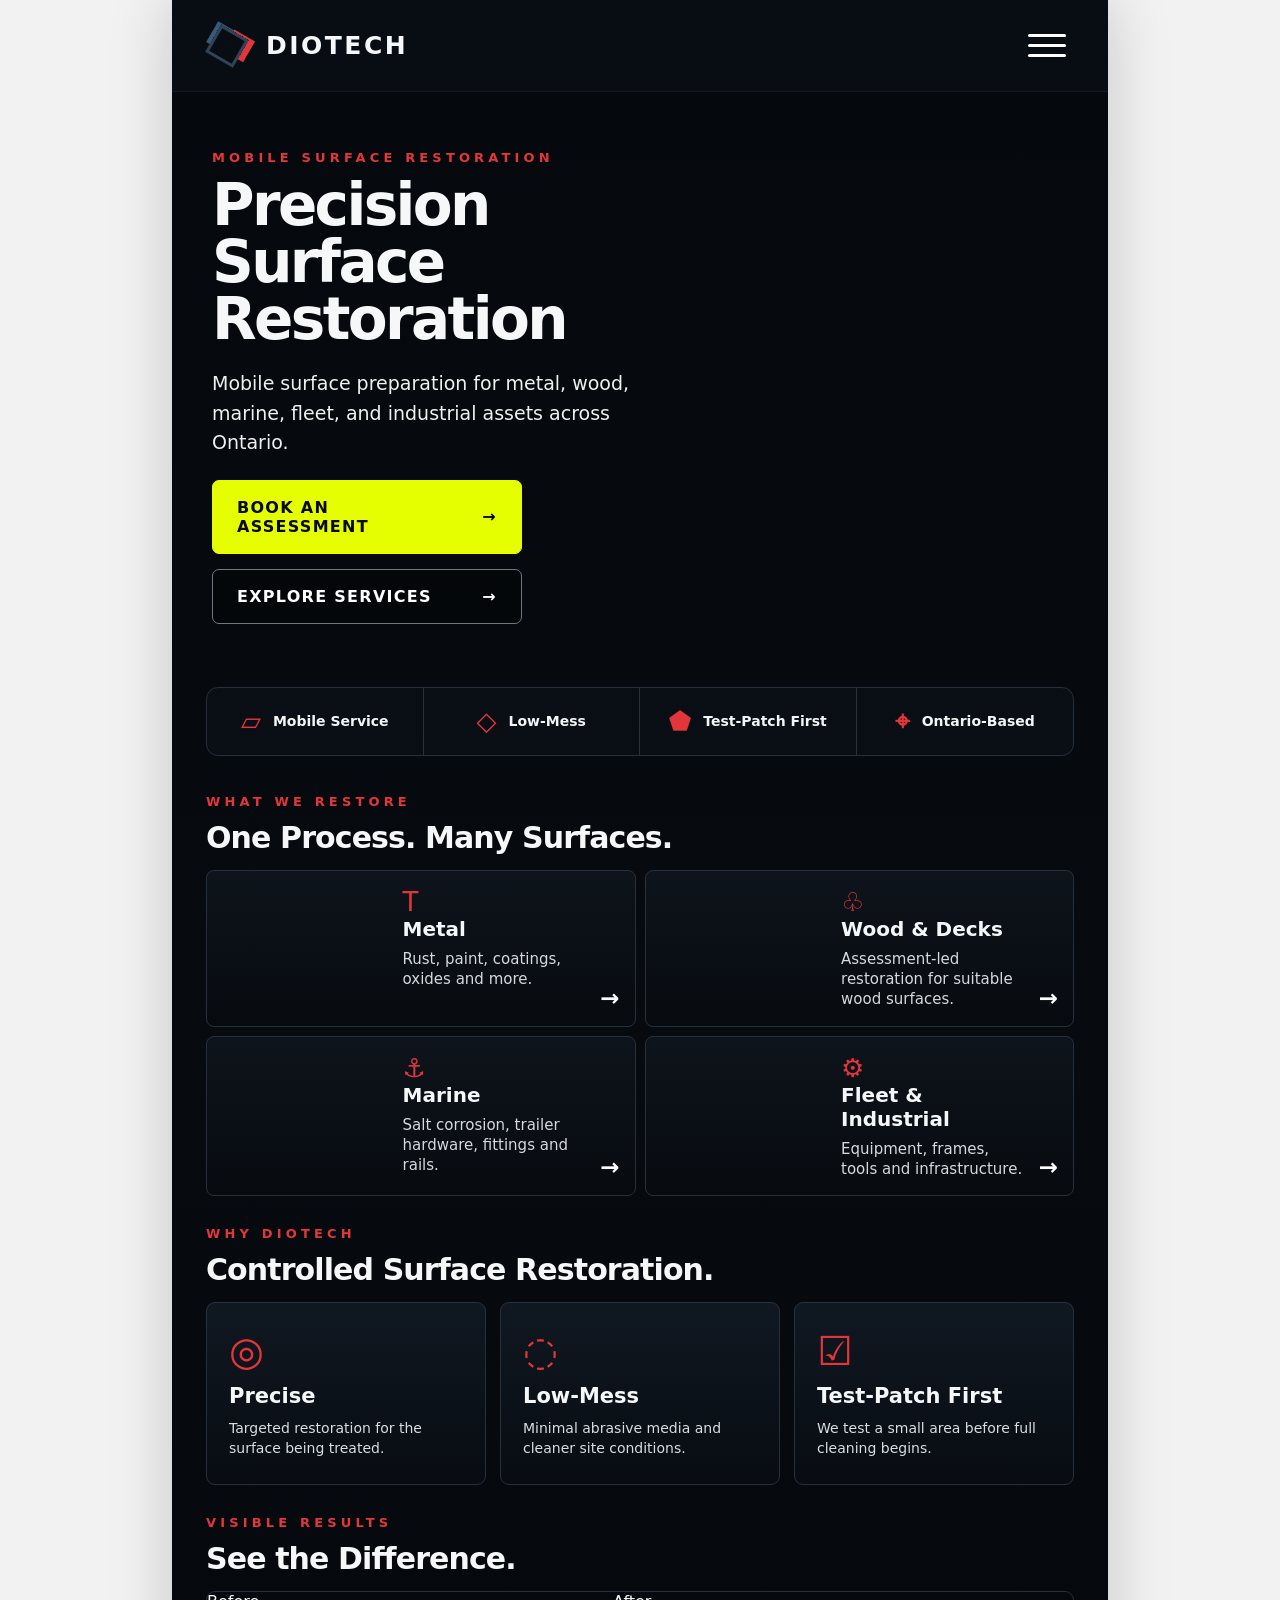
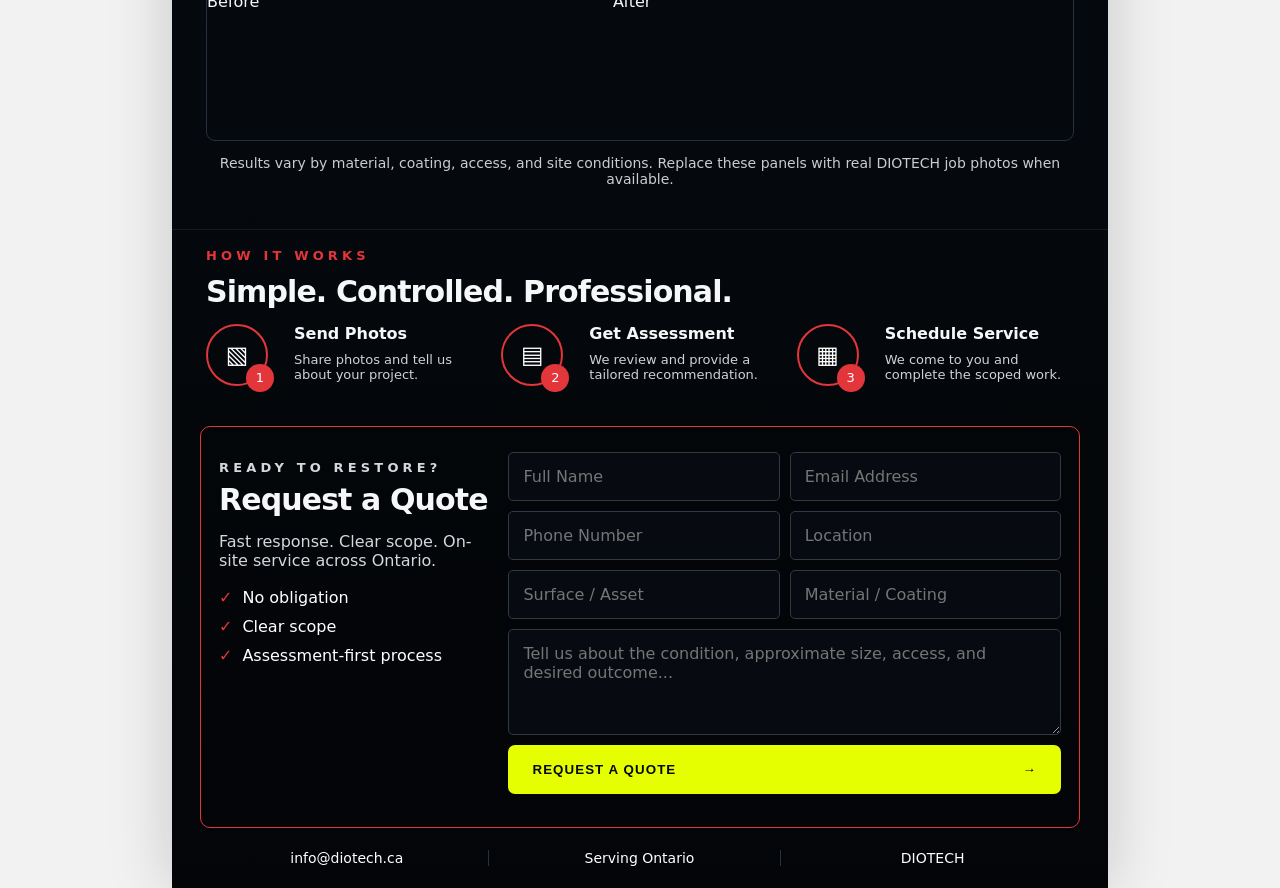
==== commit 768aebe2: "Polish copy and quote form" ====
--- a/index.html
+++ b/index.html
@@ -21,7 +21,7 @@
     </nav>
 
     <section id="top" class="hero">
-      <div class="hero-photo photo-slot hero-slot"><span>Hero photo slot<br><small>Add DIOTECH field photo here</small></span></div>
+      <div class="hero-photo visual-panel hero-panel" aria-hidden="true"></div>
       <div class="hero-copy">
         <p class="kicker">Mobile Surface Restoration</p>
         <h1>Precision<br>Surface<br>Restoration</h1>
@@ -39,19 +39,19 @@
     </section>
 
     <section id="services" class="block">
-      <p class="kicker">What We Clean</p>
-      <h2>One System. Many Surfaces.</h2>
+      <p class="kicker">What We Restore</p>
+      <h2>One Process. Many Surfaces.</h2>
       <div class="service-grid">
-        <article class="service-card"><div class="thumb photo-slot"><span>Metal photo</span></div><div><span class="red-icon">T</span><h3>Metal</h3><p>Rust, paint, coatings, oxides and more.</p></div><b>→</b></article>
-        <article class="service-card"><div class="thumb photo-slot"><span>Wood photo</span></div><div><span class="red-icon">♧</span><h3>Wood & Decks</h3><p>Assessment-led restoration for suitable wood surfaces.</p></div><b>→</b></article>
-        <article class="service-card"><div class="thumb photo-slot"><span>Marine photo</span></div><div><span class="red-icon">⚓</span><h3>Marine</h3><p>Salt corrosion, trailer hardware, fittings and rails.</p></div><b>→</b></article>
-        <article class="service-card"><div class="thumb photo-slot"><span>Fleet photo</span></div><div><span class="red-icon">⚙</span><h3>Fleet & Industrial</h3><p>Equipment, frames, tools and infrastructure.</p></div><b>→</b></article>
+        <article class="service-card"><div class="thumb visual-panel metal-panel" aria-hidden="true"></div><div><span class="red-icon">T</span><h3>Metal</h3><p>Rust, paint, coatings, oxides and more.</p></div><b>→</b></article>
+        <article class="service-card"><div class="thumb visual-panel wood-panel" aria-hidden="true"></div><div><span class="red-icon">♧</span><h3>Wood & Decks</h3><p>Assessment-led restoration for suitable wood surfaces.</p></div><b>→</b></article>
+        <article class="service-card"><div class="thumb visual-panel marine-panel" aria-hidden="true"></div><div><span class="red-icon">⚓</span><h3>Marine</h3><p>Salt corrosion, trailer hardware, fittings and rails.</p></div><b>→</b></article>
+        <article class="service-card"><div class="thumb visual-panel fleet-panel" aria-hidden="true"></div><div><span class="red-icon">⚙</span><h3>Fleet & Industrial</h3><p>Equipment, frames, tools and infrastructure.</p></div><b>→</b></article>
       </div>
     </section>
 
     <section class="block why">
       <p class="kicker">Why DIOTECH</p>
-      <h2>A Better Way to Clean.</h2>
+      <h2>Controlled Surface Restoration.</h2>
       <div class="why-grid">
         <article><span>◎</span><h3>Precise</h3><p>Targeted restoration for the surface being treated.</p></article>
         <article><span>◌</span><h3>Low-Mess</h3><p>Minimal abrasive media and cleaner site conditions.</p></article>
@@ -63,16 +63,15 @@
       <p class="kicker">Visible Results</p>
       <h2>See the Difference.</h2>
       <div class="before-after">
-        <div class="photo-slot"><label>Before</label><span>Before photo slot</span></div>
-        <button type="button" aria-label="Slider handle">‹ ›</button>
-        <div class="photo-slot"><label>After</label><span>After photo slot</span></div>
+        <div class="visual-panel before-panel"><label>Before</label></div>
+        <div class="visual-panel after-panel"><label>After</label></div>
       </div>
-      <p class="caption">Replace these slots with real DIOTECH photos when ready.</p>
+      <p class="caption">Results vary by material, coating, access, and site conditions. Replace these panels with real DIOTECH job photos when available.</p>
     </section>
 
     <section id="process" class="block process">
       <p class="kicker">How It Works</p>
-      <h2>Simple. Fast. Professional.</h2>
+      <h2>Simple. Controlled. Professional.</h2>
       <div class="steps">
         <article><div class="circle">▧<em>1</em></div><h3>Send Photos</h3><p>Share photos and tell us about your project.</p></article>
         <article><div class="circle">▤<em>2</em></div><h3>Get Assessment</h3><p>We review and provide a tailored recommendation.</p></article>
@@ -85,17 +84,21 @@
         <p class="kicker">Ready to Restore?</p>
         <h2>Request a Quote</h2>
         <p>Fast response. Clear scope. On-site service across Ontario.</p>
-        <ul><li>No obligation</li><li>Clear scope</li><li>Professional results</li></ul>
+        <ul><li>No obligation</li><li>Clear scope</li><li>Assessment-first process</li></ul>
       </div>
       <form id="quoteForm" class="quote-form">
-        <input name="surface" placeholder="Service Needed" required />
+        <input name="name" placeholder="Full Name" required />
+        <input name="email" type="email" placeholder="Email Address" required />
+        <input name="phone" placeholder="Phone Number" />
         <input name="location" placeholder="Location" required />
-        <textarea name="condition" placeholder="Tell us about your project..." rows="4"></textarea>
+        <input name="surface" placeholder="Surface / Asset" required />
+        <input name="material" placeholder="Material / Coating" />
+        <textarea name="condition" placeholder="Tell us about the condition, approximate size, access, and desired outcome..." rows="4"></textarea>
         <button class="cta primary" type="submit">Request a Quote <span>→</span></button>
       </form>
     </section>
 
-    <footer class="footer"><span>☎ Contact</span><span>⌖ Serving Ontario</span><span>⬟ DIOTECH</span></footer>
+    <footer class="footer"><span>info@diotech.ca</span><span>Serving Ontario</span><span>DIOTECH</span></footer>
   </main>
   <script src="script.js"></script>
 </body>
--- a/styles.css
+++ b/styles.css
@@ -1 +1 @@
-:root{--bg:#05080c;--panel:#0a0f16;--panel2:#0d141c;--line:#26313d;--text:#f6f7f8;--muted:#a8b0ba;--red:#e3363b;--lime:#e5ff00;--radius:14px}*{box-sizing:border-box}html{scroll-behavior:smooth}body{margin:0;background:#f2f2f2;color:var(--text);font-family:Inter,ui-sans-serif,system-ui,-apple-system,BlinkMacSystemFont,"Segoe UI",sans-serif}.phone-shell{max-width:936px;margin:0 auto;background:radial-gradient(circle at 80% 8%,rgba(227,54,59,.16),transparent 22%),linear-gradient(180deg,#05080c,#070b10 42%,#030508);min-height:100vh;box-shadow:0 0 60px rgba(0,0,0,.18)}.topbar{height:92px;display:flex;align-items:center;justify-content:space-between;padding:0 34px;border-bottom:1px solid rgba(255,255,255,.05);background:#080d14}.brand{display:flex;align-items:center;gap:18px;color:var(--text);text-decoration:none;font-weight:900;font-size:25px;letter-spacing:.1em}.cube{width:42px;height:42px;display:block;position:relative}.cube:before{content:"";position:absolute;inset:5px;border:3px solid #304357;transform:rotate(30deg);box-shadow:10px -6px 0 -4px var(--red),-8px -5px 0 -4px #385a76}.hamburger{background:transparent;border:0;display:grid;gap:7px;padding:0}.hamburger span{display:block;width:38px;height:3px;background:#fff;border-radius:5px}.hero{position:relative;min-height:510px;overflow:hidden;padding:58px 40px 48px}.hero-photo{position:absolute;inset:0;background:linear-gradient(90deg,#05080c 0%,rgba(5,8,12,.94) 32%,rgba(5,8,12,.45) 72%,#05080c 100%),radial-gradient(circle at 72% 42%,rgba(255,90,62,.85),transparent 8%),radial-gradient(circle at 70% 40%,rgba(255,255,255,.42),transparent 18%),linear-gradient(155deg,#0c1116 12%,#1d2628 50%,#100b08 100%)}.hero-photo:after{content:"";position:absolute;right:0;top:0;width:48%;height:100%;background:radial-gradient(ellipse at 70% 18%,#2c2c2d 0 10%,transparent 25%),linear-gradient(150deg,transparent 0 30%,rgba(230,60,45,.25) 31%,transparent 45%)}.laser-head{position:absolute;right:130px;top:38px;width:130px;height:135px;border-radius:24px;background:linear-gradient(135deg,#17191c,#777,#17191c);transform:rotate(16deg);box-shadow:0 0 22px rgba(255,255,255,.15)}.beam{position:absolute;right:195px;top:170px;width:7px;height:190px;background:#ff4b37;box-shadow:0 0 18px #ff4b37,0 0 42px #ff4b37;transform:rotate(15deg);transform-origin:top}.spark-field{position:absolute;right:170px;top:335px;width:220px;height:150px;background:radial-gradient(circle,#ff5b36 0 2px,transparent 3px);background-size:24px 22px;opacity:.55;transform:rotate(-10deg)}.hero-copy{position:relative;z-index:1;width:min(460px,100%)}.kicker{margin:0 0 12px;color:var(--red);font-size:13px;text-transform:uppercase;letter-spacing:.32em;font-weight:900}.hero h1{font-size:58px;line-height:.98;letter-spacing:-.045em;margin:0 0 22px}.hero p:not(.kicker){font-size:19px;line-height:1.55;color:#f0f0f0;margin:0 0 22px}.cta{display:flex;align-items:center;justify-content:space-between;gap:22px;width:310px;max-width:100%;padding:17px 24px;margin:0 0 15px;border-radius:7px;text-decoration:none;text-transform:uppercase;letter-spacing:.08em;font-weight:900;border:1px solid #74777e;color:#fff}.cta.primary{background:var(--lime);color:#07090b;border-color:var(--lime)}.cta.secondary{background:rgba(0,0,0,.35)}.trust-strip{margin:0 34px 20px;border:1px solid var(--line);border-radius:12px;display:grid;grid-template-columns:repeat(4,1fr);background:rgba(10,15,22,.92)}.trust-strip div{display:flex;align-items:center;justify-content:center;gap:12px;padding:18px 8px;color:#f4f4f4;font-weight:800;font-size:14px;border-right:1px solid var(--line)}.trust-strip div:last-child{border-right:0}.icon,.red-icon{color:var(--red);font-size:26px}.block{padding:18px 34px 12px}.block h2,.quote-panel h2{font-size:30px;line-height:1.1;margin:0 0 16px;letter-spacing:-.03em}.service-grid{display:grid;grid-template-columns:1fr 1fr;gap:9px}.service-card{min-height:132px;border:1px solid var(--line);border-radius:8px;background:linear-gradient(180deg,#0e141b,#070b10);display:grid;grid-template-columns:42% 1fr 28px;overflow:hidden}.service-card h3{font-size:20px;margin:0 0 8px}.service-card p{color:#d5d9de;font-size:15px;line-height:1.35;margin:0}.service-card>div:nth-child(2){padding:16px}.service-card b{align-self:end;justify-self:end;padding:0 15px 15px;color:#fff;font-size:23px}.thumb{background:#222;min-height:132px}.thumb.metal{background:linear-gradient(135deg,#8d8e86,#293036 45%,#0b0d10)}.thumb.wood{background:repeating-linear-gradient(90deg,#9a805b 0 55px,#70513a 55px 62px)}.thumb.marine{background:linear-gradient(160deg,#dfe8ee 0 22%,#60a1c4 23% 45%,#123245 46%)}.thumb.fleet{background:linear-gradient(135deg,#1b1d1f,#787b79 35%,#1a1e22 65%,#081014)}.why-grid{display:grid;grid-template-columns:repeat(3,1fr);gap:14px}.why-grid article{border:1px solid var(--line);border-radius:9px;background:linear-gradient(180deg,#101821,#080c12);padding:25px 22px;min-height:165px}.why-grid span{color:var(--red);font-size:40px}.why-grid h3{font-size:21px;margin:10px 0}.why-grid p{font-size:14px;line-height:1.45;color:#d8dde2;margin:0}.before-after{height:150px;border:1px solid var(--line);border-radius:9px;display:grid;grid-template-columns:1fr 54px 1fr;overflow:hidden}.before{background:radial-gradient(circle at 25% 55%,#6a2c16,transparent 18%),linear-gradient(90deg,#b4b5aa,#66422b 32%,#26313b)}.after{background:linear-gradient(90deg,#60676d,#dedede,#8b8f93)}.before,.after{position:relative}.before label,.after label{position:absolute;top:14px;left:18px;background:#111923;color:#fff;border-radius:3px;padding:6px 11px;font-size:12px;text-transform:uppercase;font-weight:900}.after label{left:auto;right:18px;background:var(--red)}.before-after button{border:1px solid #fff;border-radius:50%;align-self:center;justify-self:center;width:50px;height:50px;background:#121821;color:#fff;font-weight:900;font-size:18px;z-index:2}.caption{text-align:center;color:#c9cdd2;font-size:14px}.process{border-top:1px solid rgba(255,255,255,.08);margin-top:16px}.steps{display:grid;grid-template-columns:repeat(3,1fr);gap:18px}.steps article{display:grid;grid-template-columns:76px 1fr;column-gap:12px}.circle{grid-row:1/3;width:62px;height:62px;border:2px solid var(--red);border-radius:50%;display:grid;place-items:center;color:#fff;position:relative;font-size:24px}.circle em{position:absolute;right:-8px;bottom:-8px;width:28px;height:28px;background:var(--red);border-radius:50%;display:grid;place-items:center;font-style:normal;font-size:13px}.steps h3{font-size:16px;margin:0 0 6px}.steps p{color:#cfd3d7;font-size:13px;margin:0}.quote-panel{margin:28px 28px 0;border:1px solid var(--red);border-radius:10px;padding:25px 18px 18px;display:grid;grid-template-columns:32% 1fr;gap:20px;background:rgba(0,0,0,.15)}.quote-copy p{color:#d4d8dd;margin:8px 0}.quote-copy ul{list-style:none;margin:18px 0 0;padding:0}.quote-copy li{margin:10px 0;color:#fff}.quote-copy li:before{content:"✓";color:var(--red);margin-right:10px}.quote-form{display:grid;grid-template-columns:1fr 1fr;gap:10px}.quote-form textarea,.quote-form button{grid-column:1/-1}.quote-form input,.quote-form textarea{background:#070b11;border:1px solid #303944;border-radius:5px;color:#fff;padding:14px;font:inherit}.quote-form button{width:100%;border:0}.footer{display:grid;grid-template-columns:repeat(3,1fr);gap:10px;text-align:center;color:#fff;padding:22px 34px;font-size:14px}.footer span{border-right:1px solid var(--line)}.footer span:last-child{border-right:0}@media(max-width:700px){body{background:#05080c}.phone-shell{max-width:none}.topbar{height:78px;padding:0 22px}.brand{font-size:21px}.hero{padding:38px 24px 35px;min-height:505px}.laser-head{right:40px;top:30px;opacity:.75}.beam{right:104px}.hero h1{font-size:43px}.trust-strip{grid-template-columns:1fr 1fr;margin:0 18px}.trust-strip div{border-bottom:1px solid var(--line)}.block{padding-left:18px;padding-right:18px}.service-grid,.why-grid,.steps,.quote-panel,.quote-form{grid-template-columns:1fr}.service-card{grid-template-columns:36% 1fr 24px}.quote-panel{margin-left:18px;margin-right:18px}.footer{grid-template-columns:1fr}.footer span{border-right:0}}
+:root{--bg:#05080c;--line:#26313d;--text:#f6f7f8;--muted:#a8b0ba;--red:#e3363b;--lime:#e5ff00}*{box-sizing:border-box}html{scroll-behavior:smooth}body{margin:0;background:#f2f2f2;color:var(--text);font-family:Inter,ui-sans-serif,system-ui,-apple-system,BlinkMacSystemFont,"Segoe UI",sans-serif}.phone-shell{max-width:936px;margin:0 auto;background:linear-gradient(180deg,#05080c,#070b10 42%,#030508);min-height:100vh;box-shadow:0 0 60px rgba(0,0,0,.18)}.topbar{height:92px;display:flex;align-items:center;justify-content:space-between;padding:0 34px;border-bottom:1px solid rgba(255,255,255,.05);background:#080d14}.brand{display:flex;align-items:center;gap:18px;color:var(--text);text-decoration:none;font-weight:900;font-size:25px;letter-spacing:.1em}.cube{width:42px;height:42px;display:block;position:relative}.cube:before{content:"";position:absolute;inset:5px;border:3px solid #304357;transform:rotate(30deg);box-shadow:10px -6px 0 -4px var(--red),-8px -5px 0 -4px #385a76}.hamburger{background:transparent;border:0;display:grid;gap:7px;padding:8px;cursor:pointer}.hamburger span{display:block;width:38px;height:3px;background:#fff;border-radius:5px}.mobile-drawer{display:none;background:#0b1118;border-bottom:1px solid var(--line);padding:12px 34px}.mobile-drawer.open{display:grid}.mobile-drawer a{color:#fff;text-decoration:none;text-transform:uppercase;letter-spacing:.12em;font-weight:900;padding:16px 0;border-bottom:1px solid var(--line)}.mobile-drawer a:last-child{border-bottom:0}.hero{position:relative;min-height:510px;overflow:hidden;padding:58px 40px 48px}.hero-photo{position:absolute;inset:0}.photo-slot{display:grid;place-items:center;text-align:center;color:#d6dbe0;border:1px dashed #44515e;background:linear-gradient(135deg,#111923,#070b10);position:relative}.photo-slot span{padding:10px 12px;background:rgba(0,0,0,.35);border:1px solid var(--line);border-radius:6px;font-weight:800}.photo-slot small{font-weight:600;color:#9fa8b2}.hero-slot:after{content:"";position:absolute;inset:0;background:linear-gradient(90deg,#05080c 0%,rgba(5,8,12,.94) 38%,rgba(5,8,12,.62) 100%)}.hero-slot span{position:relative;z-index:1;justify-self:end;margin-right:48px}.hero-copy{position:relative;z-index:2;width:min(460px,100%)}.kicker{margin:0 0 12px;color:var(--red);font-size:13px;text-transform:uppercase;letter-spacing:.32em;font-weight:900}.hero h1{font-size:58px;line-height:.98;letter-spacing:-.045em;margin:0 0 22px}.hero p:not(.kicker){font-size:19px;line-height:1.55;color:#f0f0f0;margin:0 0 22px}.cta{display:flex;align-items:center;justify-content:space-between;gap:22px;width:310px;max-width:100%;padding:17px 24px;margin:0 0 15px;border-radius:7px;text-decoration:none;text-transform:uppercase;letter-spacing:.08em;font-weight:900;border:1px solid #74777e;color:#fff}.cta.primary{background:var(--lime);color:#07090b;border-color:var(--lime)}.cta.secondary{background:rgba(0,0,0,.35)}.trust-strip{margin:0 34px 20px;border:1px solid var(--line);border-radius:12px;display:grid;grid-template-columns:repeat(4,1fr);background:rgba(10,15,22,.92)}.trust-strip div{display:flex;align-items:center;justify-content:center;gap:12px;padding:18px 8px;color:#f4f4f4;font-weight:800;font-size:14px;border-right:1px solid var(--line)}.trust-strip div:last-child{border-right:0}.icon,.red-icon{color:var(--red);font-size:26px}.block{padding:18px 34px 12px}.block h2,.quote-panel h2{font-size:30px;line-height:1.1;margin:0 0 16px;letter-spacing:-.03em}.service-grid{display:grid;grid-template-columns:1fr 1fr;gap:9px}.service-card{min-height:132px;border:1px solid var(--line);border-radius:8px;background:linear-gradient(180deg,#0e141b,#070b10);display:grid;grid-template-columns:42% 1fr 28px;overflow:hidden}.service-card h3{font-size:20px;margin:0 0 8px}.service-card p{color:#d5d9de;font-size:15px;line-height:1.35;margin:0}.service-card>div:nth-child(2){padding:16px}.service-card b{align-self:end;justify-self:end;padding:0 15px 15px;color:#fff;font-size:23px}.thumb{min-height:132px}.why-grid{display:grid;grid-template-columns:repeat(3,1fr);gap:14px}.why-grid article{border:1px solid var(--line);border-radius:9px;background:linear-gradient(180deg,#101821,#080c12);padding:25px 22px;min-height:165px}.why-grid span{color:var(--red);font-size:40px}.why-grid h3{font-size:21px;margin:10px 0}.why-grid p{font-size:14px;line-height:1.45;color:#d8dde2;margin:0}.before-after{height:150px;border:1px solid var(--line);border-radius:9px;display:grid;grid-template-columns:1fr 54px 1fr;overflow:hidden}.before-after .photo-slot label{position:absolute;top:14px;left:18px;background:#111923;color:#fff;border-radius:3px;padding:6px 11px;font-size:12px;text-transform:uppercase;font-weight:900}.before-after .photo-slot:last-child label{left:auto;right:18px;background:var(--red)}.before-after button{border:1px solid #fff;border-radius:50%;align-self:center;justify-self:center;width:50px;height:50px;background:#121821;color:#fff;font-weight:900;font-size:18px;z-index:2}.caption{text-align:center;color:#c9cdd2;font-size:14px}.process{border-top:1px solid rgba(255,255,255,.08);margin-top:16px}.steps{display:grid;grid-template-columns:repeat(3,1fr);gap:18px}.steps article{display:grid;grid-template-columns:76px 1fr;column-gap:12px}.circle{grid-row:1/3;width:62px;height:62px;border:2px solid var(--red);border-radius:50%;display:grid;place-items:center;color:#fff;position:relative;font-size:24px}.circle em{position:absolute;right:-8px;bottom:-8px;width:28px;height:28px;background:var(--red);border-radius:50%;display:grid;place-items:center;font-style:normal;font-size:13px}.steps h3{font-size:16px;margin:0 0 6px}.steps p{color:#cfd3d7;font-size:13px;margin:0}.quote-panel{margin:28px 28px 0;border:1px solid var(--red);border-radius:10px;padding:25px 18px 18px;display:grid;grid-template-columns:32% 1fr;gap:20px;background:rgba(0,0,0,.15)}.quote-copy p{color:#d4d8dd;margin:8px 0}.quote-copy ul{list-style:none;margin:18px 0 0;padding:0}.quote-copy li{margin:10px 0;color:#fff}.quote-copy li:before{content:"✓";color:var(--red);margin-right:10px}.quote-form{display:grid;grid-template-columns:1fr 1fr;gap:10px}.quote-form textarea,.quote-form button{grid-column:1/-1}.quote-form input,.quote-form textarea{background:#070b11;border:1px solid #303944;border-radius:5px;color:#fff;padding:14px;font:inherit}.quote-form button{width:100%;border:0}.footer{display:grid;grid-template-columns:repeat(3,1fr);gap:10px;text-align:center;color:#fff;padding:22px 34px;font-size:14px}.footer span{border-right:1px solid var(--line)}.footer span:last-child{border-right:0}@media(max-width:700px){body{background:#05080c}.phone-shell{max-width:none}.topbar{height:78px;padding:0 22px}.brand{font-size:21px}.hero{padding:38px 24px 35px;min-height:505px}.hero h1{font-size:43px}.hero-slot span{justify-self:center;margin:0;opacity:.9}.trust-strip{grid-template-columns:1fr 1fr;margin:0 18px}.trust-strip div{border-bottom:1px solid var(--line)}.block{padding-left:18px;padding-right:18px}.service-grid,.why-grid,.steps,.quote-panel,.quote-form{grid-template-columns:1fr}.service-card{grid-template-columns:36% 1fr 24px}.quote-panel{margin-left:18px;margin-right:18px}.footer{grid-template-columns:1fr}.footer span{border-right:0}}
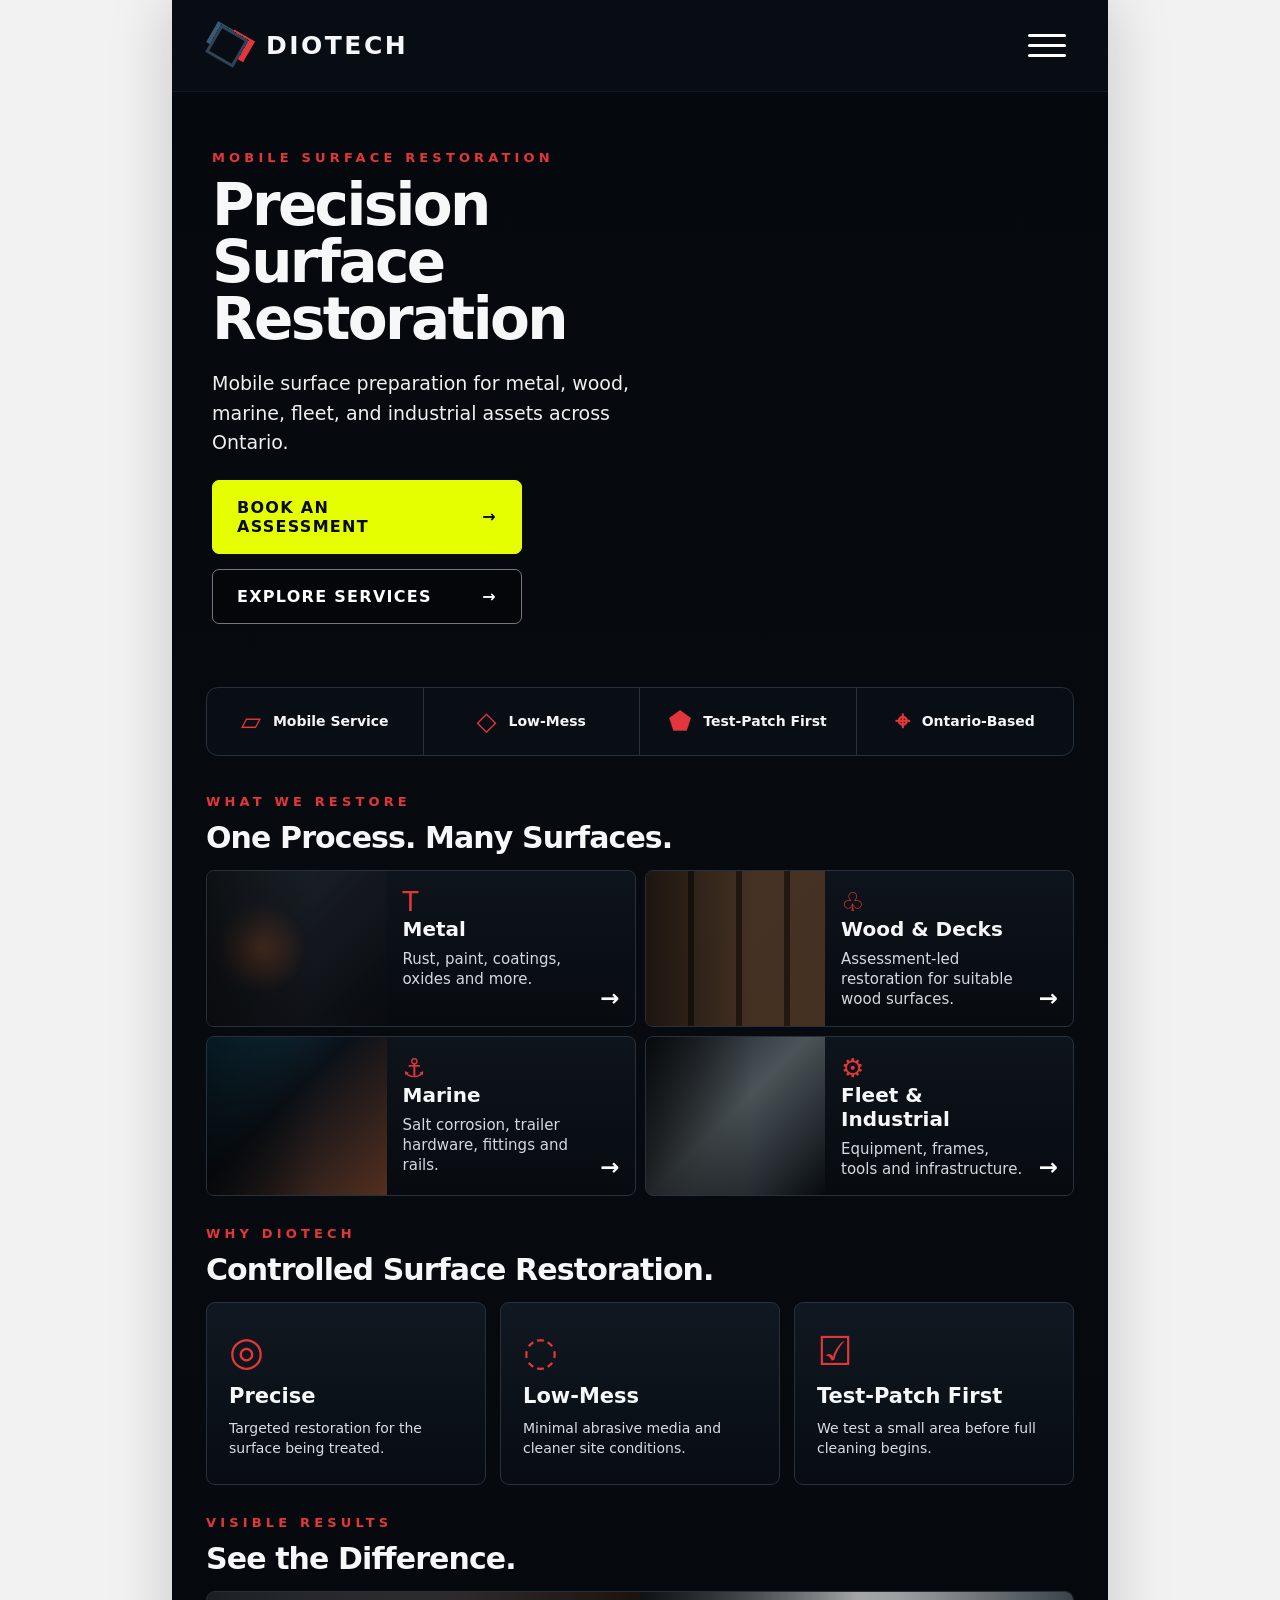
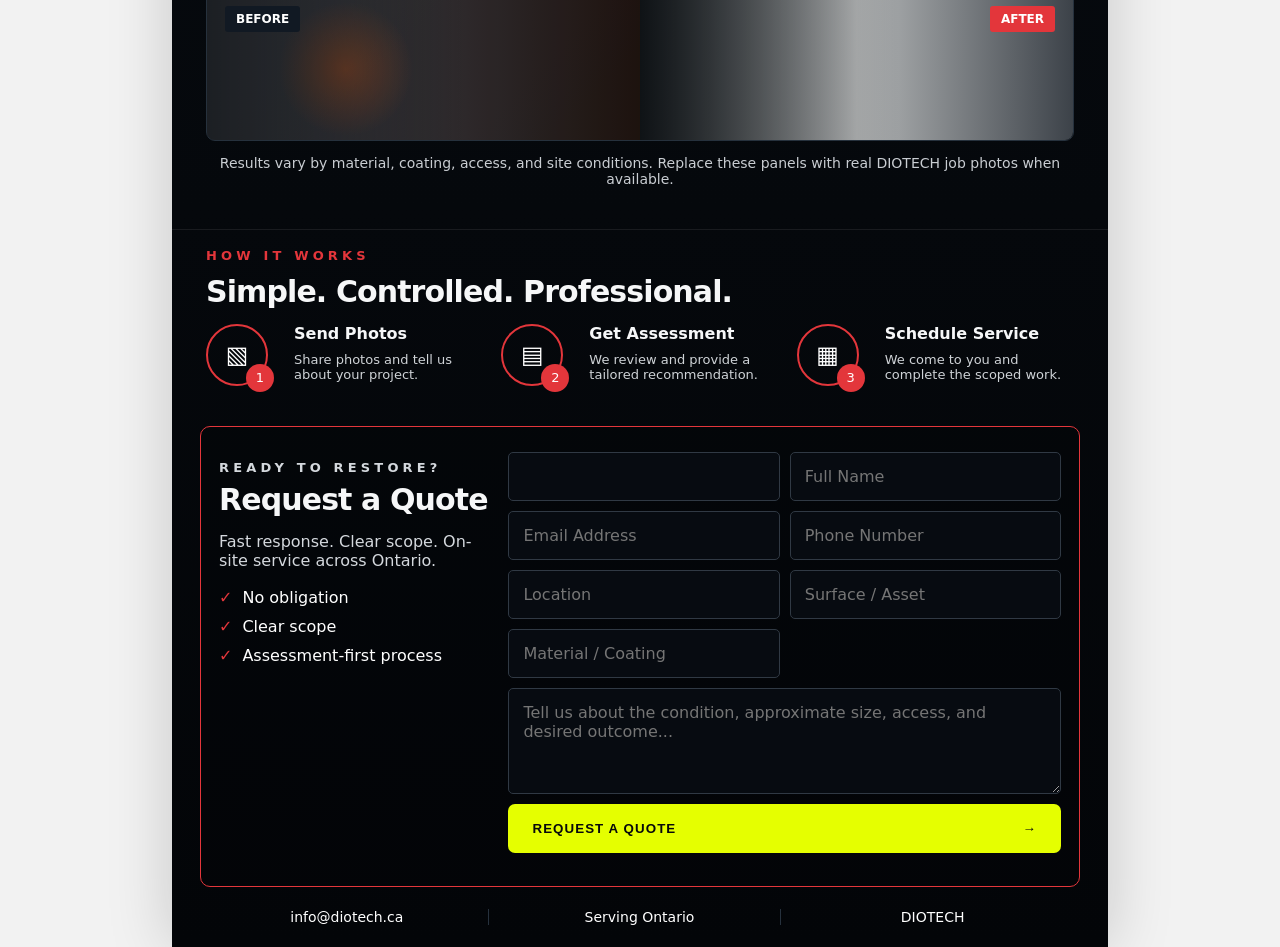
==== commit 5eef232f: "Switch quote form to direct submission" ====
--- a/index.html
+++ b/index.html
@@ -86,7 +86,11 @@
         <p>Fast response. Clear scope. On-site service across Ontario.</p>
         <ul><li>No obligation</li><li>Clear scope</li><li>Assessment-first process</li></ul>
       </div>
-      <form id="quoteForm" class="quote-form">
+      <form id="quoteForm" class="quote-form" action="https://formsubmit.co/info@diotech.ca" method="POST">
+        <input type="hidden" name="_subject" value="New DIOTECH quote request" />
+        <input type="hidden" name="_template" value="table" />
+        <input type="hidden" name="_next" value="https://doomscro11.github.io/diotech-website/thanks.html" />
+        <input type="text" name="_honey" class="honeypot" tabindex="-1" autocomplete="off" />
         <input name="name" placeholder="Full Name" required />
         <input name="email" type="email" placeholder="Email Address" required />
         <input name="phone" placeholder="Phone Number" />
--- a/styles.css
+++ b/styles.css
@@ -1 +1 @@
-:root{--bg:#05080c;--line:#26313d;--text:#f6f7f8;--muted:#a8b0ba;--red:#e3363b;--lime:#e5ff00}*{box-sizing:border-box}html{scroll-behavior:smooth}body{margin:0;background:#f2f2f2;color:var(--text);font-family:Inter,ui-sans-serif,system-ui,-apple-system,BlinkMacSystemFont,"Segoe UI",sans-serif}.phone-shell{max-width:936px;margin:0 auto;background:linear-gradient(180deg,#05080c,#070b10 42%,#030508);min-height:100vh;box-shadow:0 0 60px rgba(0,0,0,.18)}.topbar{height:92px;display:flex;align-items:center;justify-content:space-between;padding:0 34px;border-bottom:1px solid rgba(255,255,255,.05);background:#080d14}.brand{display:flex;align-items:center;gap:18px;color:var(--text);text-decoration:none;font-weight:900;font-size:25px;letter-spacing:.1em}.cube{width:42px;height:42px;display:block;position:relative}.cube:before{content:"";position:absolute;inset:5px;border:3px solid #304357;transform:rotate(30deg);box-shadow:10px -6px 0 -4px var(--red),-8px -5px 0 -4px #385a76}.hamburger{background:transparent;border:0;display:grid;gap:7px;padding:8px;cursor:pointer}.hamburger span{display:block;width:38px;height:3px;background:#fff;border-radius:5px}.mobile-drawer{display:none;background:#0b1118;border-bottom:1px solid var(--line);padding:12px 34px}.mobile-drawer.open{display:grid}.mobile-drawer a{color:#fff;text-decoration:none;text-transform:uppercase;letter-spacing:.12em;font-weight:900;padding:16px 0;border-bottom:1px solid var(--line)}.mobile-drawer a:last-child{border-bottom:0}.hero{position:relative;min-height:510px;overflow:hidden;padding:58px 40px 48px}.hero-photo{position:absolute;inset:0}.photo-slot{display:grid;place-items:center;text-align:center;color:#d6dbe0;border:1px dashed #44515e;background:linear-gradient(135deg,#111923,#070b10);position:relative}.photo-slot span{padding:10px 12px;background:rgba(0,0,0,.35);border:1px solid var(--line);border-radius:6px;font-weight:800}.photo-slot small{font-weight:600;color:#9fa8b2}.hero-slot:after{content:"";position:absolute;inset:0;background:linear-gradient(90deg,#05080c 0%,rgba(5,8,12,.94) 38%,rgba(5,8,12,.62) 100%)}.hero-slot span{position:relative;z-index:1;justify-self:end;margin-right:48px}.hero-copy{position:relative;z-index:2;width:min(460px,100%)}.kicker{margin:0 0 12px;color:var(--red);font-size:13px;text-transform:uppercase;letter-spacing:.32em;font-weight:900}.hero h1{font-size:58px;line-height:.98;letter-spacing:-.045em;margin:0 0 22px}.hero p:not(.kicker){font-size:19px;line-height:1.55;color:#f0f0f0;margin:0 0 22px}.cta{display:flex;align-items:center;justify-content:space-between;gap:22px;width:310px;max-width:100%;padding:17px 24px;margin:0 0 15px;border-radius:7px;text-decoration:none;text-transform:uppercase;letter-spacing:.08em;font-weight:900;border:1px solid #74777e;color:#fff}.cta.primary{background:var(--lime);color:#07090b;border-color:var(--lime)}.cta.secondary{background:rgba(0,0,0,.35)}.trust-strip{margin:0 34px 20px;border:1px solid var(--line);border-radius:12px;display:grid;grid-template-columns:repeat(4,1fr);background:rgba(10,15,22,.92)}.trust-strip div{display:flex;align-items:center;justify-content:center;gap:12px;padding:18px 8px;color:#f4f4f4;font-weight:800;font-size:14px;border-right:1px solid var(--line)}.trust-strip div:last-child{border-right:0}.icon,.red-icon{color:var(--red);font-size:26px}.block{padding:18px 34px 12px}.block h2,.quote-panel h2{font-size:30px;line-height:1.1;margin:0 0 16px;letter-spacing:-.03em}.service-grid{display:grid;grid-template-columns:1fr 1fr;gap:9px}.service-card{min-height:132px;border:1px solid var(--line);border-radius:8px;background:linear-gradient(180deg,#0e141b,#070b10);display:grid;grid-template-columns:42% 1fr 28px;overflow:hidden}.service-card h3{font-size:20px;margin:0 0 8px}.service-card p{color:#d5d9de;font-size:15px;line-height:1.35;margin:0}.service-card>div:nth-child(2){padding:16px}.service-card b{align-self:end;justify-self:end;padding:0 15px 15px;color:#fff;font-size:23px}.thumb{min-height:132px}.why-grid{display:grid;grid-template-columns:repeat(3,1fr);gap:14px}.why-grid article{border:1px solid var(--line);border-radius:9px;background:linear-gradient(180deg,#101821,#080c12);padding:25px 22px;min-height:165px}.why-grid span{color:var(--red);font-size:40px}.why-grid h3{font-size:21px;margin:10px 0}.why-grid p{font-size:14px;line-height:1.45;color:#d8dde2;margin:0}.before-after{height:150px;border:1px solid var(--line);border-radius:9px;display:grid;grid-template-columns:1fr 54px 1fr;overflow:hidden}.before-after .photo-slot label{position:absolute;top:14px;left:18px;background:#111923;color:#fff;border-radius:3px;padding:6px 11px;font-size:12px;text-transform:uppercase;font-weight:900}.before-after .photo-slot:last-child label{left:auto;right:18px;background:var(--red)}.before-after button{border:1px solid #fff;border-radius:50%;align-self:center;justify-self:center;width:50px;height:50px;background:#121821;color:#fff;font-weight:900;font-size:18px;z-index:2}.caption{text-align:center;color:#c9cdd2;font-size:14px}.process{border-top:1px solid rgba(255,255,255,.08);margin-top:16px}.steps{display:grid;grid-template-columns:repeat(3,1fr);gap:18px}.steps article{display:grid;grid-template-columns:76px 1fr;column-gap:12px}.circle{grid-row:1/3;width:62px;height:62px;border:2px solid var(--red);border-radius:50%;display:grid;place-items:center;color:#fff;position:relative;font-size:24px}.circle em{position:absolute;right:-8px;bottom:-8px;width:28px;height:28px;background:var(--red);border-radius:50%;display:grid;place-items:center;font-style:normal;font-size:13px}.steps h3{font-size:16px;margin:0 0 6px}.steps p{color:#cfd3d7;font-size:13px;margin:0}.quote-panel{margin:28px 28px 0;border:1px solid var(--red);border-radius:10px;padding:25px 18px 18px;display:grid;grid-template-columns:32% 1fr;gap:20px;background:rgba(0,0,0,.15)}.quote-copy p{color:#d4d8dd;margin:8px 0}.quote-copy ul{list-style:none;margin:18px 0 0;padding:0}.quote-copy li{margin:10px 0;color:#fff}.quote-copy li:before{content:"✓";color:var(--red);margin-right:10px}.quote-form{display:grid;grid-template-columns:1fr 1fr;gap:10px}.quote-form textarea,.quote-form button{grid-column:1/-1}.quote-form input,.quote-form textarea{background:#070b11;border:1px solid #303944;border-radius:5px;color:#fff;padding:14px;font:inherit}.quote-form button{width:100%;border:0}.footer{display:grid;grid-template-columns:repeat(3,1fr);gap:10px;text-align:center;color:#fff;padding:22px 34px;font-size:14px}.footer span{border-right:1px solid var(--line)}.footer span:last-child{border-right:0}@media(max-width:700px){body{background:#05080c}.phone-shell{max-width:none}.topbar{height:78px;padding:0 22px}.brand{font-size:21px}.hero{padding:38px 24px 35px;min-height:505px}.hero h1{font-size:43px}.hero-slot span{justify-self:center;margin:0;opacity:.9}.trust-strip{grid-template-columns:1fr 1fr;margin:0 18px}.trust-strip div{border-bottom:1px solid var(--line)}.block{padding-left:18px;padding-right:18px}.service-grid,.why-grid,.steps,.quote-panel,.quote-form{grid-template-columns:1fr}.service-card{grid-template-columns:36% 1fr 24px}.quote-panel{margin-left:18px;margin-right:18px}.footer{grid-template-columns:1fr}.footer span{border-right:0}}
+:root{--bg:#05080c;--line:#26313d;--text:#f6f7f8;--muted:#a8b0ba;--red:#e3363b;--lime:#e5ff00}*{box-sizing:border-box}html{scroll-behavior:smooth}body{margin:0;background:#f2f2f2;color:var(--text);font-family:Inter,ui-sans-serif,system-ui,-apple-system,BlinkMacSystemFont,"Segoe UI",sans-serif}.phone-shell{max-width:936px;margin:0 auto;background:linear-gradient(180deg,#05080c,#070b10 42%,#030508);min-height:100vh;box-shadow:0 0 60px rgba(0,0,0,.18)}.topbar{height:92px;display:flex;align-items:center;justify-content:space-between;padding:0 34px;border-bottom:1px solid rgba(255,255,255,.05);background:#080d14}.brand{display:flex;align-items:center;gap:18px;color:var(--text);text-decoration:none;font-weight:900;font-size:25px;letter-spacing:.1em}.cube{width:42px;height:42px;display:block;position:relative}.cube:before{content:"";position:absolute;inset:5px;border:3px solid #304357;transform:rotate(30deg);box-shadow:10px -6px 0 -4px var(--red),-8px -5px 0 -4px #385a76}.hamburger{background:transparent;border:0;display:grid;gap:7px;padding:8px;cursor:pointer}.hamburger span{display:block;width:38px;height:3px;background:#fff;border-radius:5px}.mobile-drawer{display:none;background:#0b1118;border-bottom:1px solid var(--line);padding:12px 34px}.mobile-drawer.open{display:grid}.mobile-drawer a{color:#fff;text-decoration:none;text-transform:uppercase;letter-spacing:.12em;font-weight:900;padding:16px 0;border-bottom:1px solid var(--line)}.mobile-drawer a:last-child{border-bottom:0}.hero{position:relative;min-height:510px;overflow:hidden;padding:58px 40px 48px}.hero-photo{position:absolute;inset:0}.visual-panel{background:linear-gradient(135deg,#111923,#070b10);position:relative;overflow:hidden}.visual-panel:before{content:"";position:absolute;inset:0;background:repeating-linear-gradient(135deg,rgba(255,255,255,.045) 0 1px,transparent 1px 18px),radial-gradient(circle at 70% 34%,rgba(227,54,59,.28),transparent 23%);opacity:.9}.visual-panel:after{content:"";position:absolute;inset:0;background:linear-gradient(90deg,rgba(0,0,0,.58),transparent 60%)}.hero-panel:after{background:linear-gradient(90deg,#05080c 0%,rgba(5,8,12,.92) 40%,rgba(5,8,12,.56) 100%)}.hero-copy{position:relative;z-index:2;width:min(460px,100%)}.kicker{margin:0 0 12px;color:var(--red);font-size:13px;text-transform:uppercase;letter-spacing:.32em;font-weight:900}.hero h1{font-size:58px;line-height:.98;letter-spacing:-.045em;margin:0 0 22px}.hero p:not(.kicker){font-size:19px;line-height:1.55;color:#f0f0f0;margin:0 0 22px}.cta{display:flex;align-items:center;justify-content:space-between;gap:22px;width:310px;max-width:100%;padding:17px 24px;margin:0 0 15px;border-radius:7px;text-decoration:none;text-transform:uppercase;letter-spacing:.08em;font-weight:900;border:1px solid #74777e;color:#fff}.cta.primary{background:var(--lime);color:#07090b;border-color:var(--lime)}.cta.secondary{background:rgba(0,0,0,.35)}.trust-strip{margin:0 34px 20px;border:1px solid var(--line);border-radius:12px;display:grid;grid-template-columns:repeat(4,1fr);background:rgba(10,15,22,.92)}.trust-strip div{display:flex;align-items:center;justify-content:center;gap:12px;padding:18px 8px;color:#f4f4f4;font-weight:800;font-size:14px;border-right:1px solid var(--line)}.trust-strip div:last-child{border-right:0}.icon,.red-icon{color:var(--red);font-size:26px}.block{padding:18px 34px 12px}.block h2,.quote-panel h2{font-size:30px;line-height:1.1;margin:0 0 16px;letter-spacing:-.03em}.service-grid{display:grid;grid-template-columns:1fr 1fr;gap:9px}.service-card{min-height:132px;border:1px solid var(--line);border-radius:8px;background:linear-gradient(180deg,#0e141b,#070b10);display:grid;grid-template-columns:42% 1fr 28px;overflow:hidden}.service-card h3{font-size:20px;margin:0 0 8px}.service-card p{color:#d5d9de;font-size:15px;line-height:1.35;margin:0}.service-card>div:nth-child(2){padding:16px}.service-card b{align-self:end;justify-self:end;padding:0 15px 15px;color:#fff;font-size:23px}.thumb{min-height:132px}.metal-panel:before{background:radial-gradient(circle at 30% 50%,rgba(180,90,42,.45),transparent 30%),linear-gradient(135deg,#232a31,#090b0f)}.wood-panel:before{background:repeating-linear-gradient(90deg,#4b3524 0 42px,#241911 42px 48px)}.marine-panel:before{background:linear-gradient(135deg,#0f4054,#0b1118 42%,#5c3320)}.fleet-panel:before{background:linear-gradient(135deg,#12171d,#535b5f 48%,#080c11)}.why-grid{display:grid;grid-template-columns:repeat(3,1fr);gap:14px}.why-grid article{border:1px solid var(--line);border-radius:9px;background:linear-gradient(180deg,#101821,#080c12);padding:25px 22px;min-height:165px}.why-grid span{color:var(--red);font-size:40px}.why-grid h3{font-size:21px;margin:10px 0}.why-grid p{font-size:14px;line-height:1.45;color:#d8dde2;margin:0}.before-after{height:150px;border:1px solid var(--line);border-radius:9px;display:grid;grid-template-columns:1fr 1fr;overflow:hidden}.before-panel:before{background:radial-gradient(circle at 32% 52%,rgba(166,82,39,.65),transparent 22%),linear-gradient(90deg,#49505a,#21140f)}.after-panel:before{background:linear-gradient(90deg,#262f36,#c7c9c9,#42484f)}.before-after label{position:absolute;top:14px;left:18px;background:#111923;color:#fff;border-radius:3px;padding:6px 11px;font-size:12px;text-transform:uppercase;font-weight:900;z-index:2}.after-panel label{left:auto;right:18px;background:var(--red)}.caption{text-align:center;color:#c9cdd2;font-size:14px}.process{border-top:1px solid rgba(255,255,255,.08);margin-top:16px}.steps{display:grid;grid-template-columns:repeat(3,1fr);gap:18px}.steps article{display:grid;grid-template-columns:76px 1fr;column-gap:12px}.circle{grid-row:1/3;width:62px;height:62px;border:2px solid var(--red);border-radius:50%;display:grid;place-items:center;color:#fff;position:relative;font-size:24px}.circle em{position:absolute;right:-8px;bottom:-8px;width:28px;height:28px;background:var(--red);border-radius:50%;display:grid;place-items:center;font-style:normal;font-size:13px}.steps h3{font-size:16px;margin:0 0 6px}.steps p{color:#cfd3d7;font-size:13px;margin:0}.quote-panel{margin:28px 28px 0;border:1px solid var(--red);border-radius:10px;padding:25px 18px 18px;display:grid;grid-template-columns:32% 1fr;gap:20px;background:rgba(0,0,0,.15)}.quote-copy p{color:#d4d8dd;margin:8px 0}.quote-copy ul{list-style:none;margin:18px 0 0;padding:0}.quote-copy li{margin:10px 0;color:#fff}.quote-copy li:before{content:"✓";color:var(--red);margin-right:10px}.quote-form{display:grid;grid-template-columns:1fr 1fr;gap:10px}.quote-form textarea,.quote-form button{grid-column:1/-1}.quote-form input,.quote-form textarea{background:#070b11;border:1px solid #303944;border-radius:5px;color:#fff;padding:14px;font:inherit}.quote-form button{width:100%;border:0}.footer{display:grid;grid-template-columns:repeat(3,1fr);gap:10px;text-align:center;color:#fff;padding:22px 34px;font-size:14px}.footer span{border-right:1px solid var(--line)}.footer span:last-child{border-right:0}@media(max-width:700px){body{background:#05080c}.phone-shell{max-width:none}.topbar{height:78px;padding:0 22px}.brand{font-size:21px}.hero{padding:38px 24px 35px;min-height:505px}.hero h1{font-size:43px}.trust-strip{grid-template-columns:1fr 1fr;margin:0 18px}.trust-strip div{border-bottom:1px solid var(--line)}.block{padding-left:18px;padding-right:18px}.service-grid,.why-grid,.steps,.quote-panel,.quote-form{grid-template-columns:1fr}.service-card{grid-template-columns:36% 1fr 24px}.quote-panel{margin-left:18px;margin-right:18px}.footer{grid-template-columns:1fr}.footer span{border-right:0}}
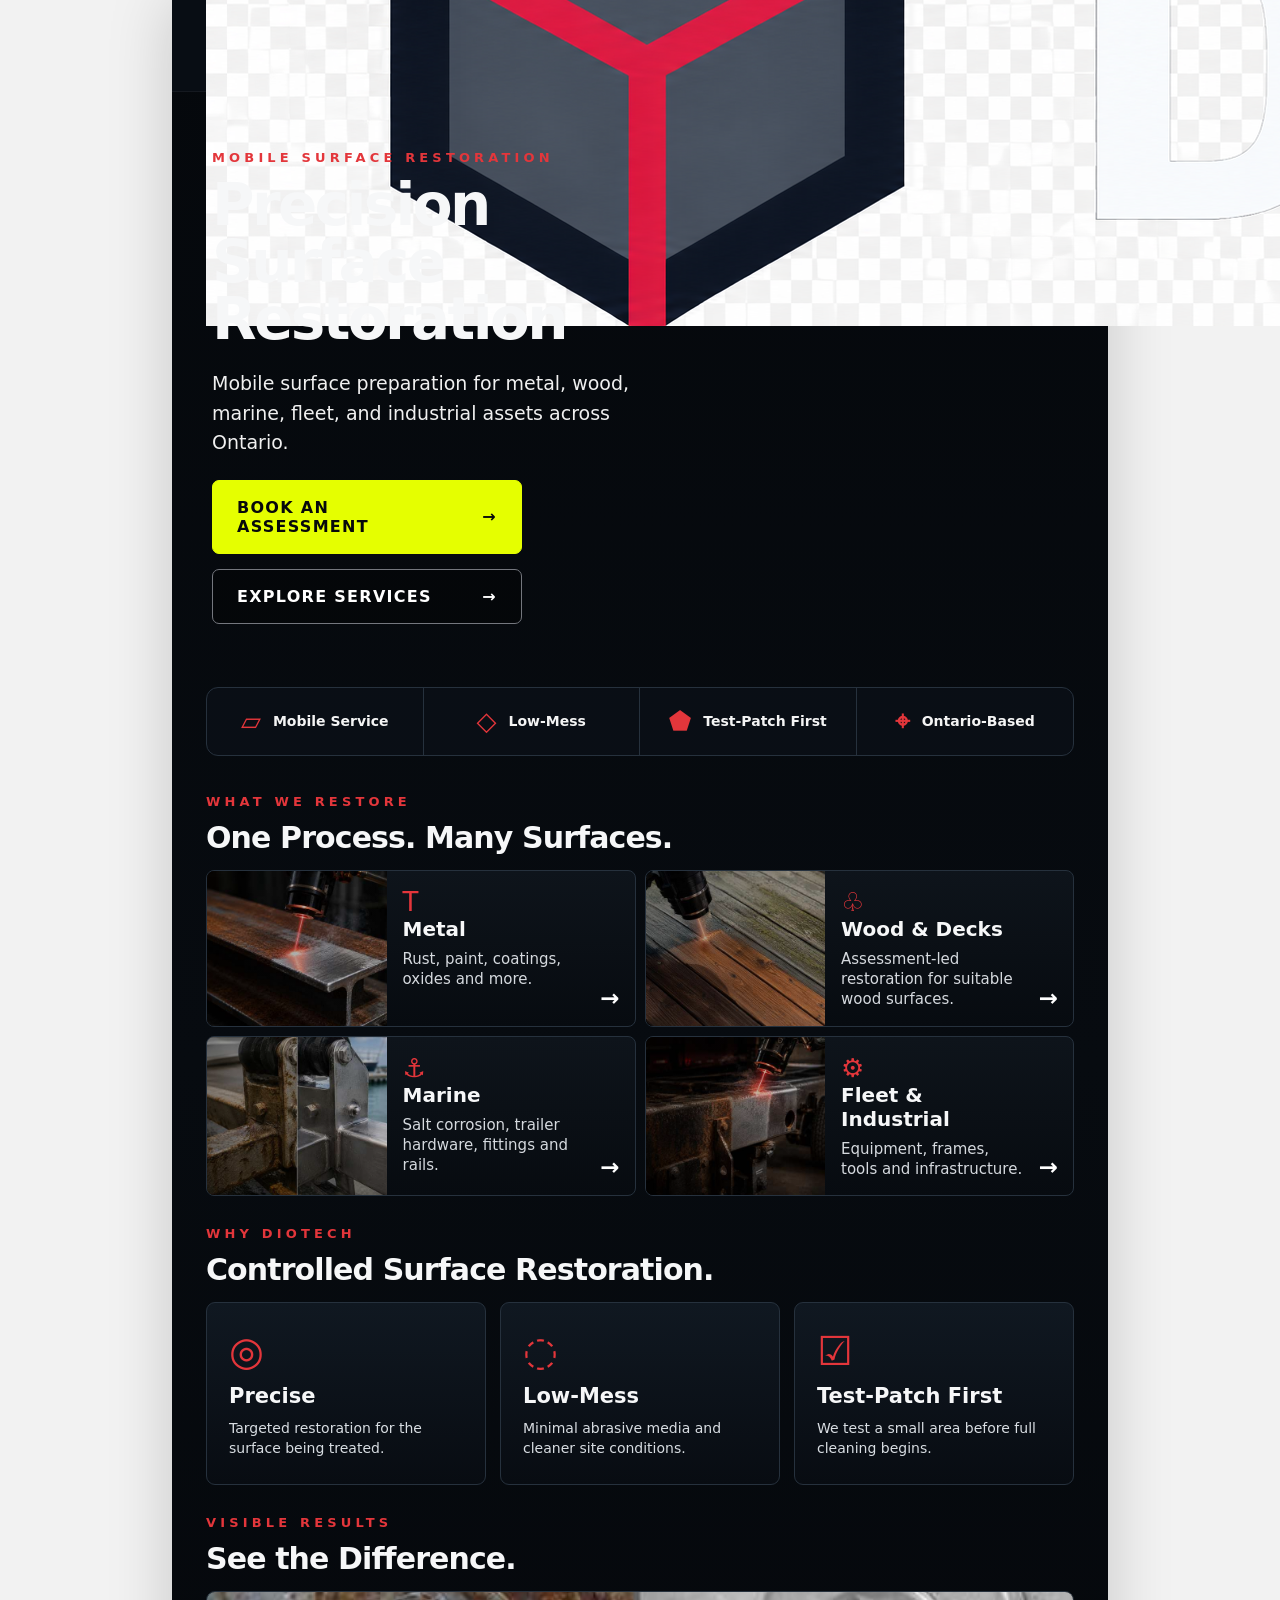
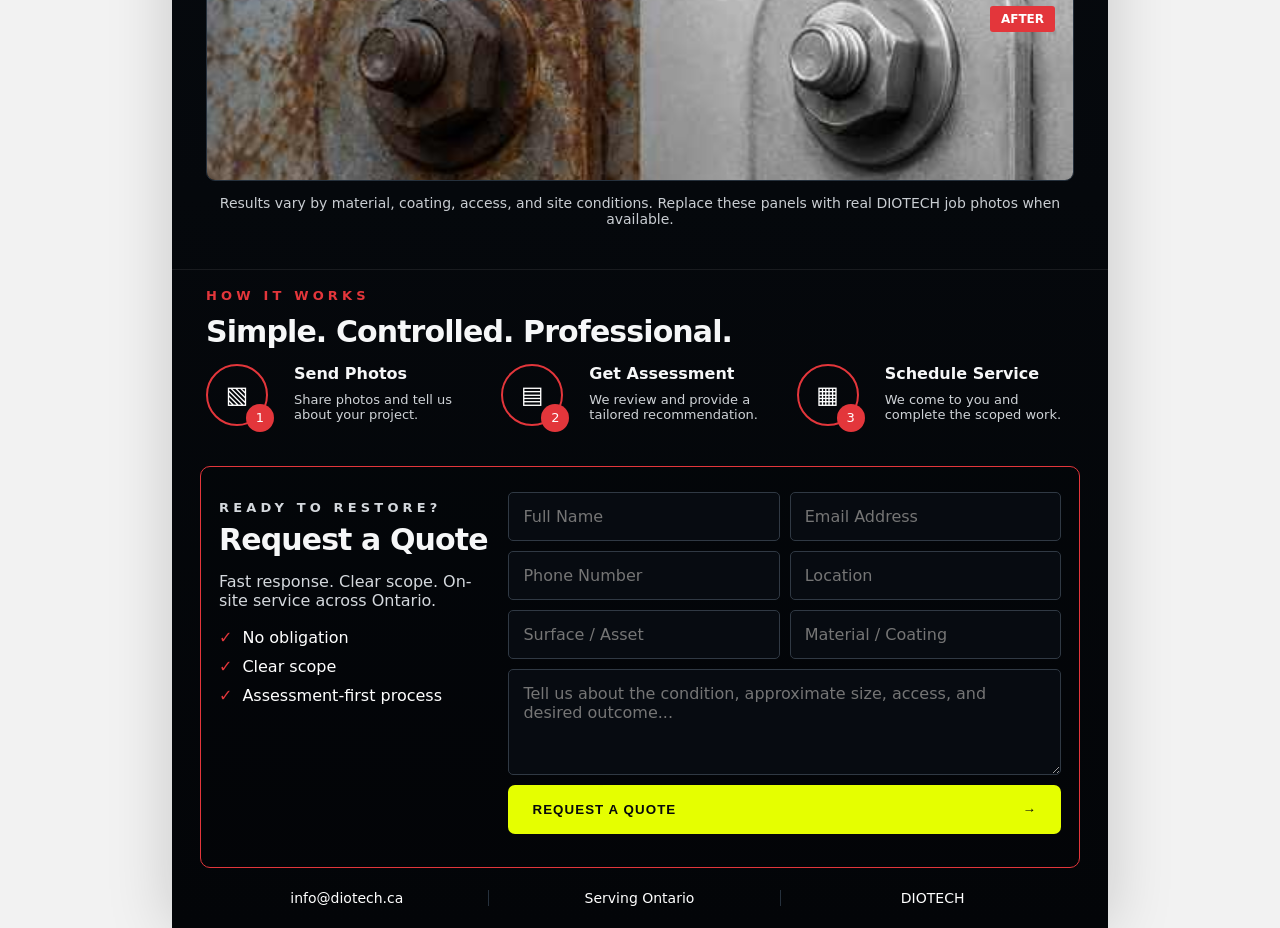
==== commit 611cba66: "Use uploaded DIOTECH logo in header" ====
--- a/index.html
+++ b/index.html
@@ -10,7 +10,7 @@
 <body>
   <main class="phone-shell">
     <header class="topbar">
-      <a class="brand" href="#top" aria-label="DIOTECH home"><span class="cube"></span><span>DIOTECH</span></a>
+      <a class="brand" href="#top" aria-label="DIOTECH home"><img class="brand-logo" src="assets/logo.png" alt="DIOTECH" width="2804" height="561" /></a>
       <button class="hamburger" type="button" aria-label="Open menu" aria-expanded="false"><span></span><span></span><span></span></button>
     </header>
     <nav class="mobile-drawer" aria-label="Mobile navigation">
--- a/styles.css
+++ b/styles.css
@@ -1 +1 @@
-:root{--bg:#05080c;--line:#26313d;--text:#f6f7f8;--muted:#a8b0ba;--red:#e3363b;--lime:#e5ff00}*{box-sizing:border-box}html{scroll-behavior:smooth}body{margin:0;background:#f2f2f2;color:var(--text);font-family:Inter,ui-sans-serif,system-ui,-apple-system,BlinkMacSystemFont,"Segoe UI",sans-serif}.phone-shell{max-width:936px;margin:0 auto;background:linear-gradient(180deg,#05080c,#070b10 42%,#030508);min-height:100vh;box-shadow:0 0 60px rgba(0,0,0,.18)}.topbar{height:92px;display:flex;align-items:center;justify-content:space-between;padding:0 34px;border-bottom:1px solid rgba(255,255,255,.05);background:#080d14}.brand{display:flex;align-items:center;gap:18px;color:var(--text);text-decoration:none;font-weight:900;font-size:25px;letter-spacing:.1em}.cube{width:42px;height:42px;display:block;position:relative}.cube:before{content:"";position:absolute;inset:5px;border:3px solid #304357;transform:rotate(30deg);box-shadow:10px -6px 0 -4px var(--red),-8px -5px 0 -4px #385a76}.hamburger{background:transparent;border:0;display:grid;gap:7px;padding:8px;cursor:pointer}.hamburger span{display:block;width:38px;height:3px;background:#fff;border-radius:5px}.mobile-drawer{display:none;background:#0b1118;border-bottom:1px solid var(--line);padding:12px 34px}.mobile-drawer.open{display:grid}.mobile-drawer a{color:#fff;text-decoration:none;text-transform:uppercase;letter-spacing:.12em;font-weight:900;padding:16px 0;border-bottom:1px solid var(--line)}.mobile-drawer a:last-child{border-bottom:0}.hero{position:relative;min-height:510px;overflow:hidden;padding:58px 40px 48px}.hero-photo{position:absolute;inset:0}.visual-panel{background:linear-gradient(135deg,#111923,#070b10);position:relative;overflow:hidden}.visual-panel:before{content:"";position:absolute;inset:0;background:repeating-linear-gradient(135deg,rgba(255,255,255,.045) 0 1px,transparent 1px 18px),radial-gradient(circle at 70% 34%,rgba(227,54,59,.28),transparent 23%);opacity:.9}.visual-panel:after{content:"";position:absolute;inset:0;background:linear-gradient(90deg,rgba(0,0,0,.58),transparent 60%)}.hero-panel:after{background:linear-gradient(90deg,#05080c 0%,rgba(5,8,12,.92) 40%,rgba(5,8,12,.56) 100%)}.hero-copy{position:relative;z-index:2;width:min(460px,100%)}.kicker{margin:0 0 12px;color:var(--red);font-size:13px;text-transform:uppercase;letter-spacing:.32em;font-weight:900}.hero h1{font-size:58px;line-height:.98;letter-spacing:-.045em;margin:0 0 22px}.hero p:not(.kicker){font-size:19px;line-height:1.55;color:#f0f0f0;margin:0 0 22px}.cta{display:flex;align-items:center;justify-content:space-between;gap:22px;width:310px;max-width:100%;padding:17px 24px;margin:0 0 15px;border-radius:7px;text-decoration:none;text-transform:uppercase;letter-spacing:.08em;font-weight:900;border:1px solid #74777e;color:#fff}.cta.primary{background:var(--lime);color:#07090b;border-color:var(--lime)}.cta.secondary{background:rgba(0,0,0,.35)}.trust-strip{margin:0 34px 20px;border:1px solid var(--line);border-radius:12px;display:grid;grid-template-columns:repeat(4,1fr);background:rgba(10,15,22,.92)}.trust-strip div{display:flex;align-items:center;justify-content:center;gap:12px;padding:18px 8px;color:#f4f4f4;font-weight:800;font-size:14px;border-right:1px solid var(--line)}.trust-strip div:last-child{border-right:0}.icon,.red-icon{color:var(--red);font-size:26px}.block{padding:18px 34px 12px}.block h2,.quote-panel h2{font-size:30px;line-height:1.1;margin:0 0 16px;letter-spacing:-.03em}.service-grid{display:grid;grid-template-columns:1fr 1fr;gap:9px}.service-card{min-height:132px;border:1px solid var(--line);border-radius:8px;background:linear-gradient(180deg,#0e141b,#070b10);display:grid;grid-template-columns:42% 1fr 28px;overflow:hidden}.service-card h3{font-size:20px;margin:0 0 8px}.service-card p{color:#d5d9de;font-size:15px;line-height:1.35;margin:0}.service-card>div:nth-child(2){padding:16px}.service-card b{align-self:end;justify-self:end;padding:0 15px 15px;color:#fff;font-size:23px}.thumb{min-height:132px}.metal-panel:before{background:radial-gradient(circle at 30% 50%,rgba(180,90,42,.45),transparent 30%),linear-gradient(135deg,#232a31,#090b0f)}.wood-panel:before{background:repeating-linear-gradient(90deg,#4b3524 0 42px,#241911 42px 48px)}.marine-panel:before{background:linear-gradient(135deg,#0f4054,#0b1118 42%,#5c3320)}.fleet-panel:before{background:linear-gradient(135deg,#12171d,#535b5f 48%,#080c11)}.why-grid{display:grid;grid-template-columns:repeat(3,1fr);gap:14px}.why-grid article{border:1px solid var(--line);border-radius:9px;background:linear-gradient(180deg,#101821,#080c12);padding:25px 22px;min-height:165px}.why-grid span{color:var(--red);font-size:40px}.why-grid h3{font-size:21px;margin:10px 0}.why-grid p{font-size:14px;line-height:1.45;color:#d8dde2;margin:0}.before-after{height:150px;border:1px solid var(--line);border-radius:9px;display:grid;grid-template-columns:1fr 1fr;overflow:hidden}.before-panel:before{background:radial-gradient(circle at 32% 52%,rgba(166,82,39,.65),transparent 22%),linear-gradient(90deg,#49505a,#21140f)}.after-panel:before{background:linear-gradient(90deg,#262f36,#c7c9c9,#42484f)}.before-after label{position:absolute;top:14px;left:18px;background:#111923;color:#fff;border-radius:3px;padding:6px 11px;font-size:12px;text-transform:uppercase;font-weight:900;z-index:2}.after-panel label{left:auto;right:18px;background:var(--red)}.caption{text-align:center;color:#c9cdd2;font-size:14px}.process{border-top:1px solid rgba(255,255,255,.08);margin-top:16px}.steps{display:grid;grid-template-columns:repeat(3,1fr);gap:18px}.steps article{display:grid;grid-template-columns:76px 1fr;column-gap:12px}.circle{grid-row:1/3;width:62px;height:62px;border:2px solid var(--red);border-radius:50%;display:grid;place-items:center;color:#fff;position:relative;font-size:24px}.circle em{position:absolute;right:-8px;bottom:-8px;width:28px;height:28px;background:var(--red);border-radius:50%;display:grid;place-items:center;font-style:normal;font-size:13px}.steps h3{font-size:16px;margin:0 0 6px}.steps p{color:#cfd3d7;font-size:13px;margin:0}.quote-panel{margin:28px 28px 0;border:1px solid var(--red);border-radius:10px;padding:25px 18px 18px;display:grid;grid-template-columns:32% 1fr;gap:20px;background:rgba(0,0,0,.15)}.quote-copy p{color:#d4d8dd;margin:8px 0}.quote-copy ul{list-style:none;margin:18px 0 0;padding:0}.quote-copy li{margin:10px 0;color:#fff}.quote-copy li:before{content:"✓";color:var(--red);margin-right:10px}.quote-form{display:grid;grid-template-columns:1fr 1fr;gap:10px}.quote-form textarea,.quote-form button{grid-column:1/-1}.quote-form input,.quote-form textarea{background:#070b11;border:1px solid #303944;border-radius:5px;color:#fff;padding:14px;font:inherit}.quote-form button{width:100%;border:0}.footer{display:grid;grid-template-columns:repeat(3,1fr);gap:10px;text-align:center;color:#fff;padding:22px 34px;font-size:14px}.footer span{border-right:1px solid var(--line)}.footer span:last-child{border-right:0}@media(max-width:700px){body{background:#05080c}.phone-shell{max-width:none}.topbar{height:78px;padding:0 22px}.brand{font-size:21px}.hero{padding:38px 24px 35px;min-height:505px}.hero h1{font-size:43px}.trust-strip{grid-template-columns:1fr 1fr;margin:0 18px}.trust-strip div{border-bottom:1px solid var(--line)}.block{padding-left:18px;padding-right:18px}.service-grid,.why-grid,.steps,.quote-panel,.quote-form{grid-template-columns:1fr}.service-card{grid-template-columns:36% 1fr 24px}.quote-panel{margin-left:18px;margin-right:18px}.footer{grid-template-columns:1fr}.footer span{border-right:0}}
+:root{--bg:#05080c;--line:#26313d;--text:#f6f7f8;--muted:#a8b0ba;--red:#e3363b;--lime:#e5ff00}*{box-sizing:border-box}html{scroll-behavior:smooth}body{margin:0;background:#f2f2f2;color:var(--text);font-family:Inter,ui-sans-serif,system-ui,-apple-system,BlinkMacSystemFont,"Segoe UI",sans-serif}.phone-shell{max-width:936px;margin:0 auto;background:linear-gradient(180deg,#05080c,#070b10 42%,#030508);min-height:100vh;box-shadow:0 0 60px rgba(0,0,0,.18)}.topbar{height:92px;display:flex;align-items:center;justify-content:space-between;padding:0 34px;border-bottom:1px solid rgba(255,255,255,.05);background:#080d14}.brand{display:flex;align-items:center;gap:18px;color:var(--text);text-decoration:none;font-weight:900;font-size:25px;letter-spacing:.1em}.cube{width:42px;height:42px;display:block;position:relative}.cube:before{content:"";position:absolute;inset:5px;border:3px solid #304357;transform:rotate(30deg);box-shadow:10px -6px 0 -4px var(--red),-8px -5px 0 -4px #385a76}.hamburger{background:transparent;border:0;display:grid;gap:7px;padding:8px;cursor:pointer}.hamburger span{display:block;width:38px;height:3px;background:#fff;border-radius:5px}.mobile-drawer{display:none;background:#0b1118;border-bottom:1px solid var(--line);padding:12px 34px}.mobile-drawer.open{display:grid}.mobile-drawer a{color:#fff;text-decoration:none;text-transform:uppercase;letter-spacing:.12em;font-weight:900;padding:16px 0;border-bottom:1px solid var(--line)}.mobile-drawer a:last-child{border-bottom:0}.hero{position:relative;min-height:510px;overflow:hidden;padding:58px 40px 48px}.hero-photo{position:absolute;inset:0}.visual-panel{background:linear-gradient(135deg,#111923,#070b10);position:relative;overflow:hidden;background-size:cover;background-position:center}.visual-panel:before{content:"";position:absolute;inset:0;background:linear-gradient(90deg,rgba(0,0,0,.42),rgba(0,0,0,.08));z-index:1}.hero-panel{background-image:linear-gradient(90deg,#05080c 0%,rgba(5,8,12,.94) 38%,rgba(5,8,12,.35) 100%),url('assets/hero.jpg')}.hero-panel:before{display:none}.hero-copy{position:relative;z-index:2;width:min(460px,100%)}.kicker{margin:0 0 12px;color:var(--red);font-size:13px;text-transform:uppercase;letter-spacing:.32em;font-weight:900}.hero h1{font-size:58px;line-height:.98;letter-spacing:-.045em;margin:0 0 22px}.hero p:not(.kicker){font-size:19px;line-height:1.55;color:#f0f0f0;margin:0 0 22px}.cta{display:flex;align-items:center;justify-content:space-between;gap:22px;width:310px;max-width:100%;padding:17px 24px;margin:0 0 15px;border-radius:7px;text-decoration:none;text-transform:uppercase;letter-spacing:.08em;font-weight:900;border:1px solid #74777e;color:#fff}.cta.primary{background:var(--lime);color:#07090b;border-color:var(--lime)}.cta.secondary{background:rgba(0,0,0,.35)}.trust-strip{margin:0 34px 20px;border:1px solid var(--line);border-radius:12px;display:grid;grid-template-columns:repeat(4,1fr);background:rgba(10,15,22,.92)}.trust-strip div{display:flex;align-items:center;justify-content:center;gap:12px;padding:18px 8px;color:#f4f4f4;font-weight:800;font-size:14px;border-right:1px solid var(--line)}.trust-strip div:last-child{border-right:0}.icon,.red-icon{color:var(--red);font-size:26px}.block{padding:18px 34px 12px}.block h2,.quote-panel h2{font-size:30px;line-height:1.1;margin:0 0 16px;letter-spacing:-.03em}.service-grid{display:grid;grid-template-columns:1fr 1fr;gap:9px}.service-card{min-height:132px;border:1px solid var(--line);border-radius:8px;background:linear-gradient(180deg,#0e141b,#070b10);display:grid;grid-template-columns:42% 1fr 28px;overflow:hidden}.service-card h3{font-size:20px;margin:0 0 8px}.service-card p{color:#d5d9de;font-size:15px;line-height:1.35;margin:0}.service-card>div:nth-child(2){padding:16px}.service-card b{align-self:end;justify-self:end;padding:0 15px 15px;color:#fff;font-size:23px}.thumb{min-height:132px}.metal-panel{background-image:url('assets/metal.jpg')}.wood-panel{background-image:url('assets/wood.jpg')}.marine-panel{background-image:url('assets/marine.jpg')}.fleet-panel{background-image:url('assets/fleet.jpg')}.why-grid{display:grid;grid-template-columns:repeat(3,1fr);gap:14px}.why-grid article{border:1px solid var(--line);border-radius:9px;background:linear-gradient(180deg,#101821,#080c12);padding:25px 22px;min-height:165px}.why-grid span{color:var(--red);font-size:40px}.why-grid h3{font-size:21px;margin:10px 0}.why-grid p{font-size:14px;line-height:1.45;color:#d8dde2;margin:0}.before-after{height:190px;border:1px solid var(--line);border-radius:9px;display:grid;grid-template-columns:1fr;overflow:hidden}.before-panel{display:none}.after-panel{background-image:url('assets/results.jpg')}.after-panel:before{display:none}.before-after label{position:absolute;top:14px;left:18px;background:#111923;color:#fff;border-radius:3px;padding:6px 11px;font-size:12px;text-transform:uppercase;font-weight:900;z-index:2}.after-panel label{right:18px;left:auto;background:var(--red)}.caption{text-align:center;color:#c9cdd2;font-size:14px}.process{border-top:1px solid rgba(255,255,255,.08);margin-top:16px}.steps{display:grid;grid-template-columns:repeat(3,1fr);gap:18px}.steps article{display:grid;grid-template-columns:76px 1fr;column-gap:12px}.circle{grid-row:1/3;width:62px;height:62px;border:2px solid var(--red);border-radius:50%;display:grid;place-items:center;color:#fff;position:relative;font-size:24px}.circle em{position:absolute;right:-8px;bottom:-8px;width:28px;height:28px;background:var(--red);border-radius:50%;display:grid;place-items:center;font-style:normal;font-size:13px}.steps h3{font-size:16px;margin:0 0 6px}.steps p{color:#cfd3d7;font-size:13px;margin:0}.quote-panel{margin:28px 28px 0;border:1px solid var(--red);border-radius:10px;padding:25px 18px 18px;display:grid;grid-template-columns:32% 1fr;gap:20px;background:rgba(0,0,0,.15)}.quote-copy p{color:#d4d8dd;margin:8px 0}.quote-copy ul{list-style:none;margin:18px 0 0;padding:0}.quote-copy li{margin:10px 0;color:#fff}.quote-copy li:before{content:"✓";color:var(--red);margin-right:10px}.quote-form{display:grid;grid-template-columns:1fr 1fr;gap:10px}.quote-form textarea,.quote-form button{grid-column:1/-1}.quote-form input,.quote-form textarea{background:#070b11;border:1px solid #303944;border-radius:5px;color:#fff;padding:14px;font:inherit}.quote-form button{width:100%;border:0}.honeypot{display:none!important}.footer{display:grid;grid-template-columns:repeat(3,1fr);gap:10px;text-align:center;color:#fff;padding:22px 34px;font-size:14px}.footer span{border-right:1px solid var(--line)}.footer span:last-child{border-right:0}@media(max-width:700px){body{background:#05080c}.phone-shell{max-width:none}.topbar{height:78px;padding:0 22px}.brand{font-size:21px}.hero{padding:38px 24px 35px;min-height:505px}.hero h1{font-size:43px}.trust-strip{grid-template-columns:1fr 1fr;margin:0 18px}.trust-strip div{border-bottom:1px solid var(--line)}.block{padding-left:18px;padding-right:18px}.service-grid,.why-grid,.steps,.quote-panel,.quote-form{grid-template-columns:1fr}.service-card{grid-template-columns:36% 1fr 24px}.quote-panel{margin-left:18px;margin-right:18px}.footer{grid-template-columns:1fr}.footer span{border-right:0}}
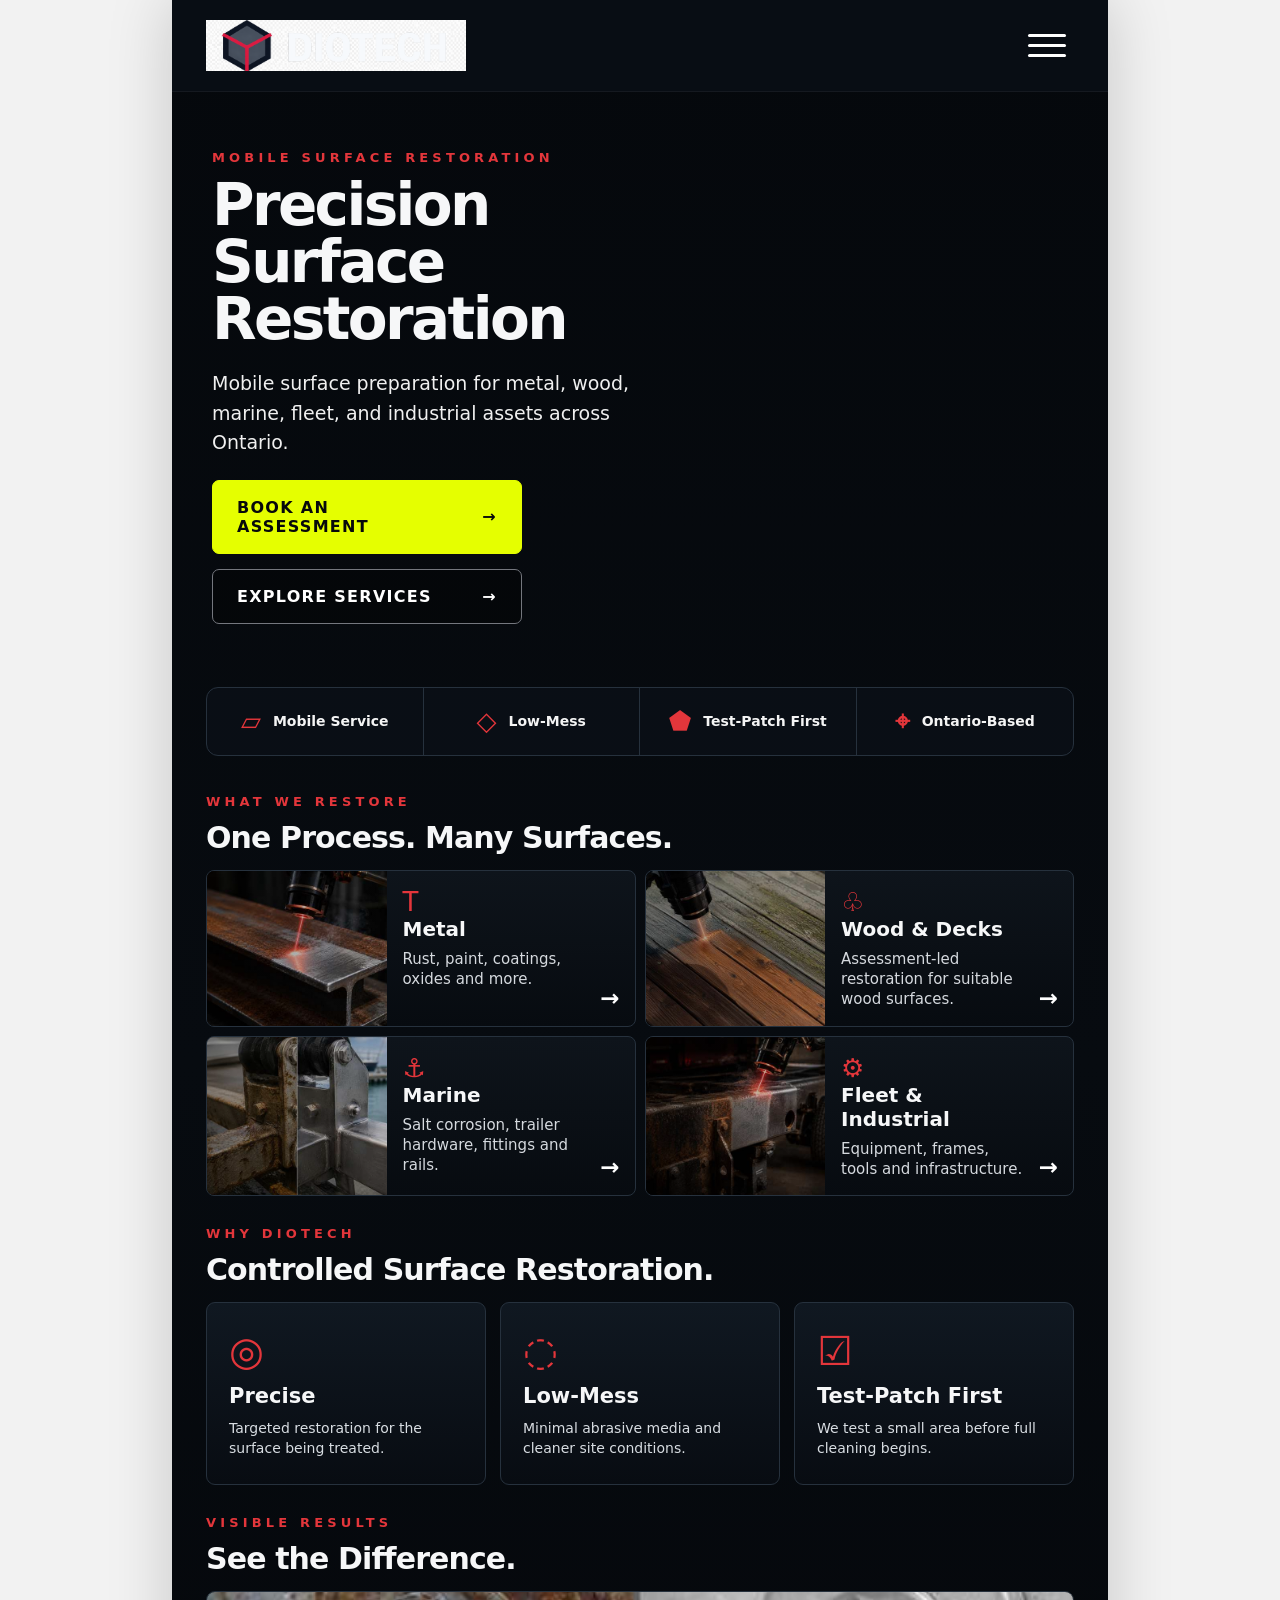
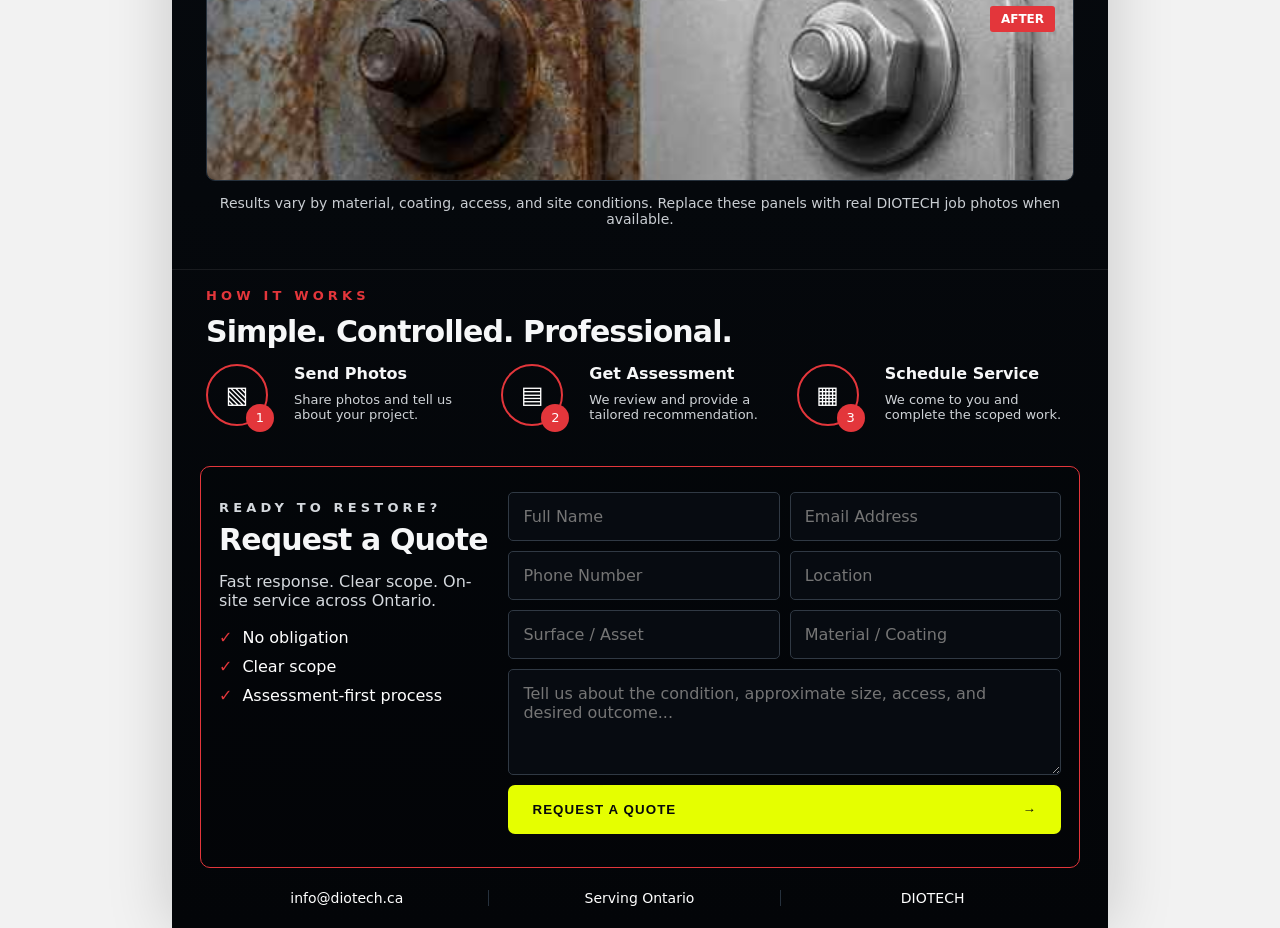
==== commit d7361dad: "Size header logo asset" ====
--- a/index.html
+++ b/index.html
@@ -10,7 +10,7 @@
 <body>
   <main class="phone-shell">
     <header class="topbar">
-      <a class="brand" href="#top" aria-label="DIOTECH home"><img class="brand-logo" src="assets/logo.png" alt="DIOTECH" width="2804" height="561" /></a>
+      <a class="brand" href="#top" aria-label="DIOTECH home"><img class="brand-logo" src="assets/logo.png" alt="DIOTECH" width="2804" height="561" style="display:block;height:clamp(34px,6vw,52px);width:auto;max-width:64vw;object-fit:contain;" /></a>
       <button class="hamburger" type="button" aria-label="Open menu" aria-expanded="false"><span></span><span></span><span></span></button>
     </header>
     <nav class="mobile-drawer" aria-label="Mobile navigation">
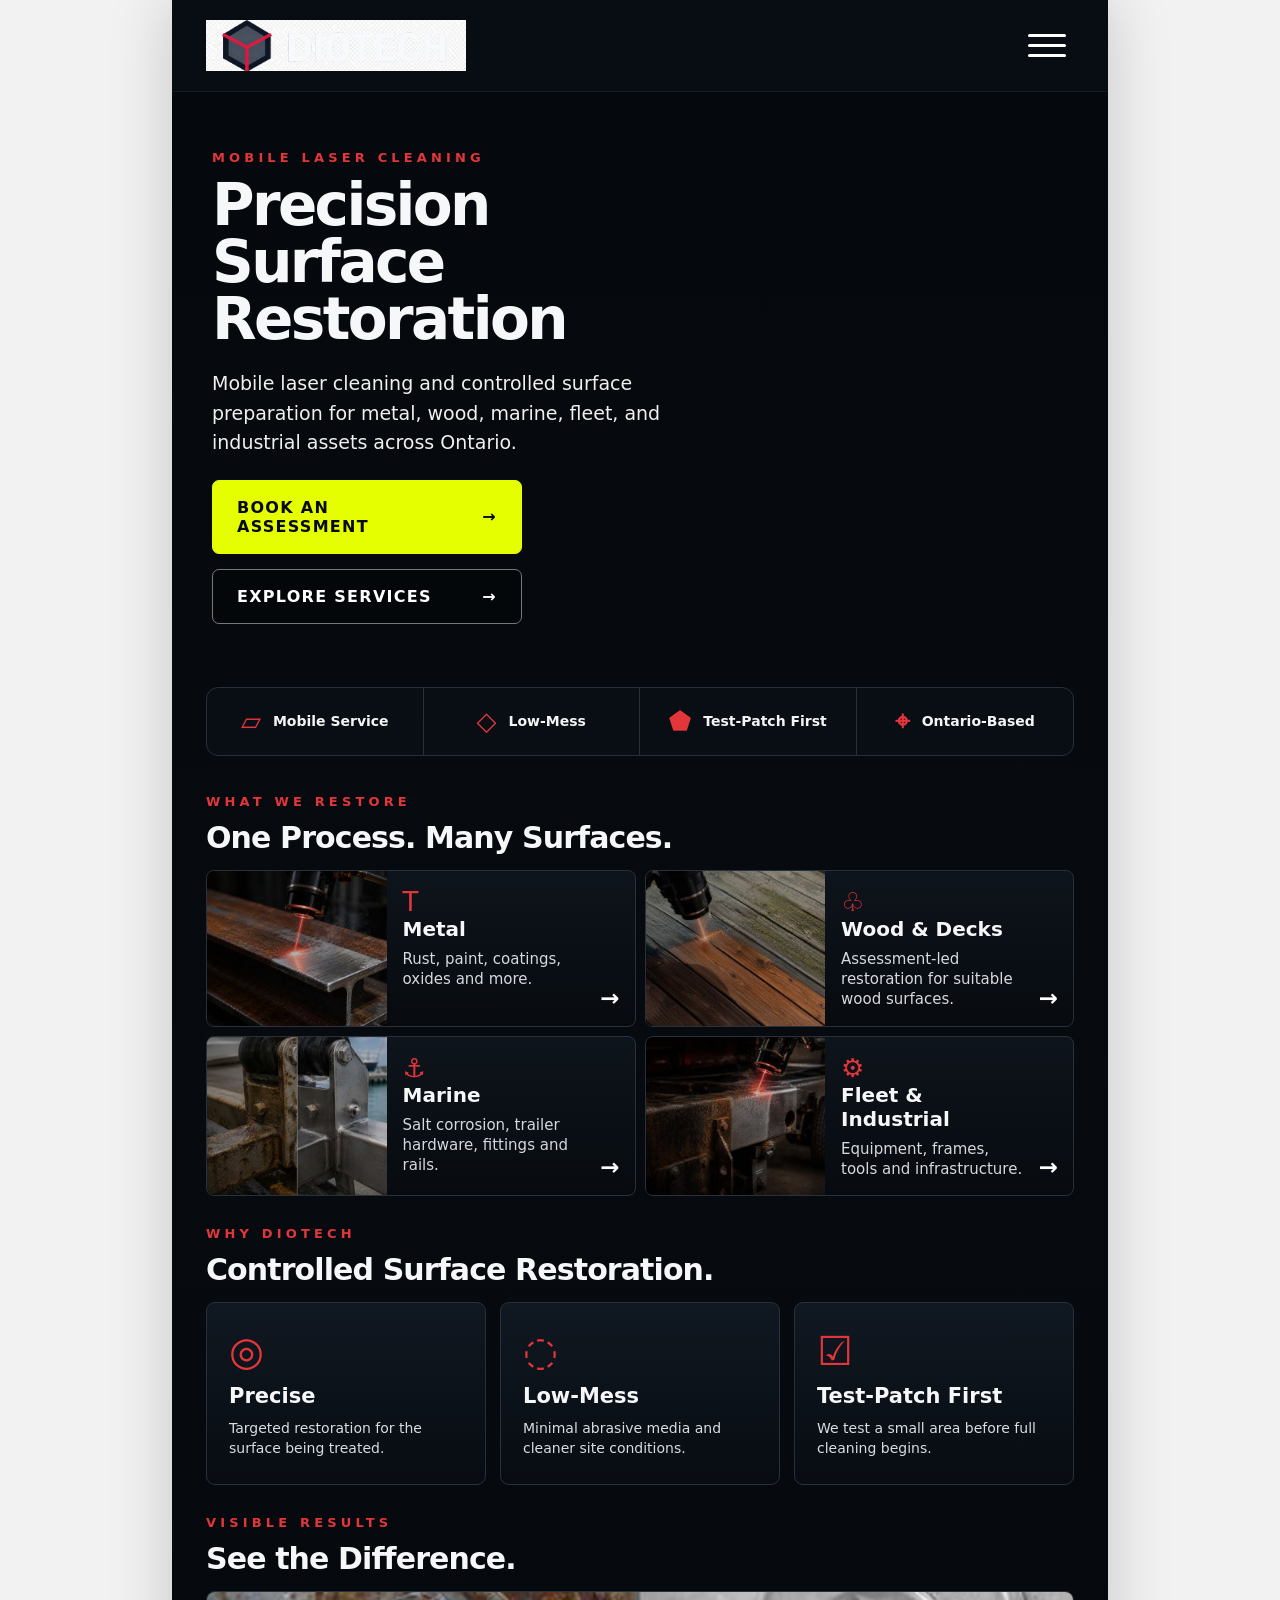
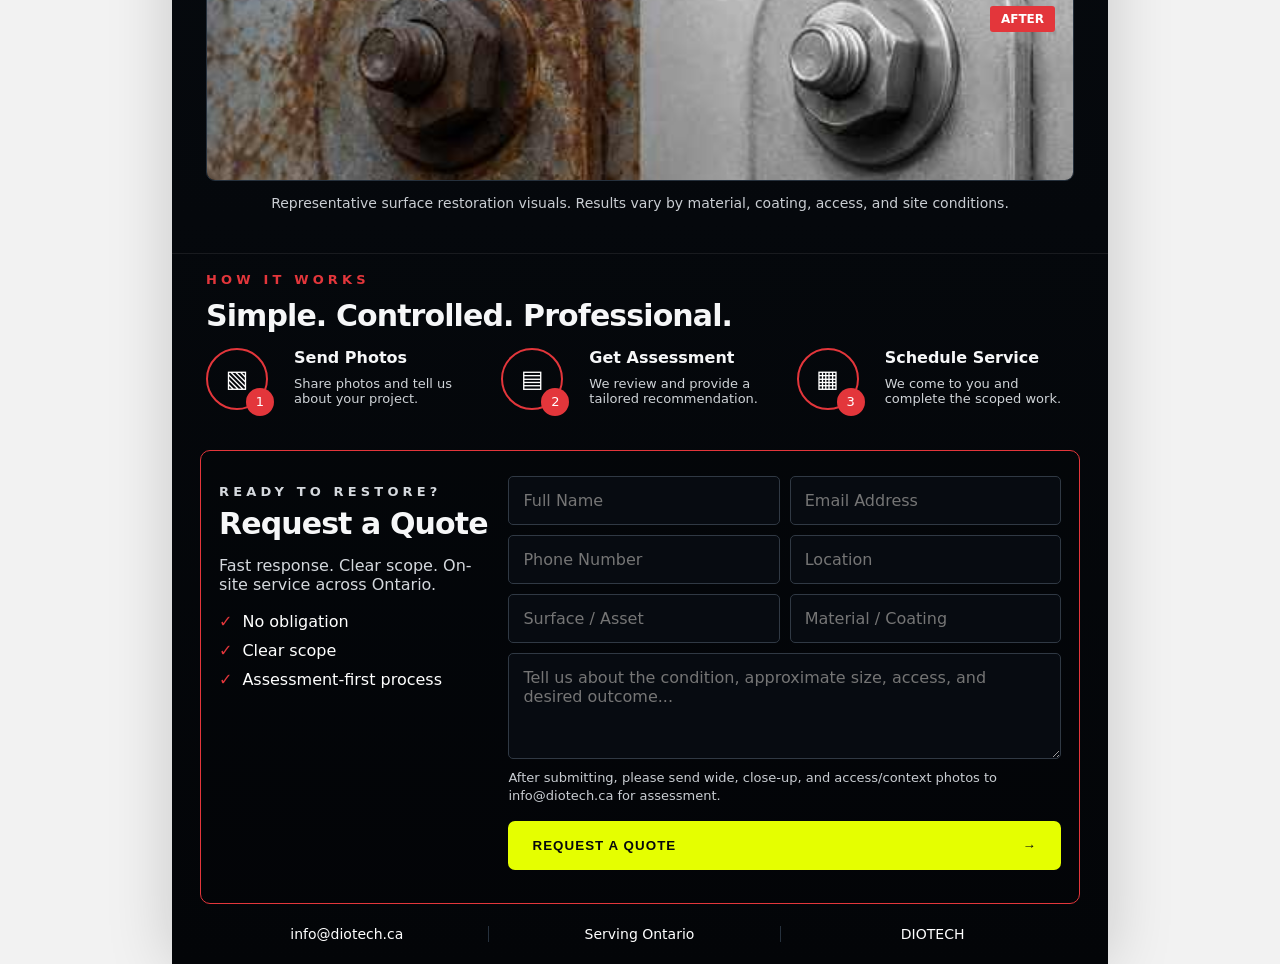
==== commit bf0a0d88: "Patch public accuracy copy" ====
--- a/index.html
+++ b/index.html
@@ -4,7 +4,7 @@
   <meta charset="utf-8" />
   <meta name="viewport" content="width=device-width, initial-scale=1" />
   <title>DIOTECH | Precision Surface Restoration</title>
-  <meta name="description" content="Mobile surface restoration for metal, wood, marine, fleet, and industrial assets across Ontario." />
+  <meta name="description" content="Mobile laser cleaning and controlled surface restoration for metal, wood, marine, fleet, and industrial assets across Ontario." />
   <link rel="stylesheet" href="styles.css" />
 </head>
 <body>
@@ -23,9 +23,9 @@
     <section id="top" class="hero">
       <div class="hero-photo visual-panel hero-panel" aria-hidden="true"></div>
       <div class="hero-copy">
-        <p class="kicker">Mobile Surface Restoration</p>
+        <p class="kicker">Mobile Laser Cleaning</p>
         <h1>Precision<br>Surface<br>Restoration</h1>
-        <p>Mobile surface preparation for metal, wood, marine, fleet, and industrial assets across Ontario.</p>
+        <p>Mobile laser cleaning and controlled surface preparation for metal, wood, marine, fleet, and industrial assets across Ontario.</p>
         <a class="cta primary" href="#quote">Book an Assessment <span>→</span></a>
         <a class="cta secondary" href="#services">Explore Services <span>→</span></a>
       </div>
@@ -66,7 +66,7 @@
         <div class="visual-panel before-panel"><label>Before</label></div>
         <div class="visual-panel after-panel"><label>After</label></div>
       </div>
-      <p class="caption">Results vary by material, coating, access, and site conditions. Replace these panels with real DIOTECH job photos when available.</p>
+      <p class="caption">Representative surface restoration visuals. Results vary by material, coating, access, and site conditions.</p>
     </section>
 
     <section id="process" class="block process">
@@ -98,6 +98,7 @@
         <input name="surface" placeholder="Surface / Asset" required />
         <input name="material" placeholder="Material / Coating" />
         <textarea name="condition" placeholder="Tell us about the condition, approximate size, access, and desired outcome..." rows="4"></textarea>
+        <p style="grid-column:1/-1;color:#c9cdd2;font-size:13px;line-height:1.4;margin:0 0 6px;">After submitting, please send wide, close-up, and access/context photos to info@diotech.ca for assessment.</p>
         <button class="cta primary" type="submit">Request a Quote <span>→</span></button>
       </form>
     </section>
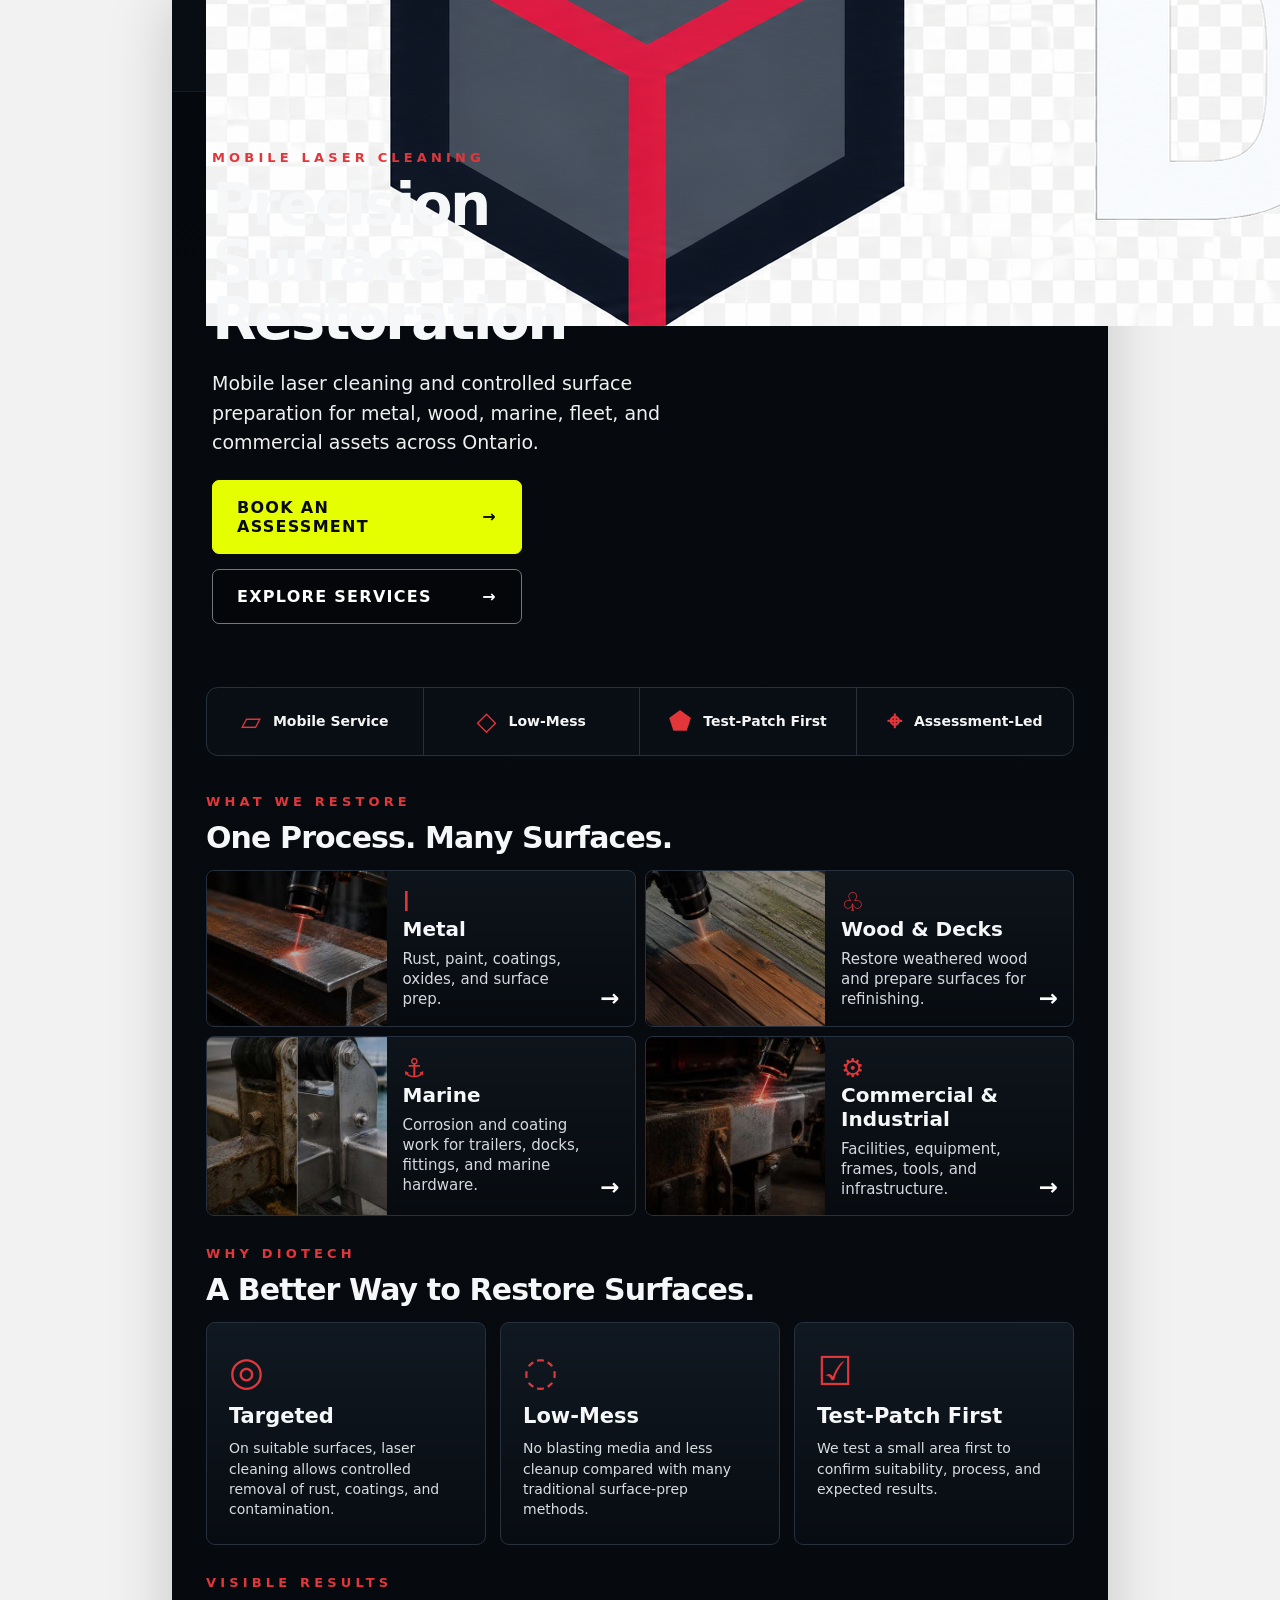
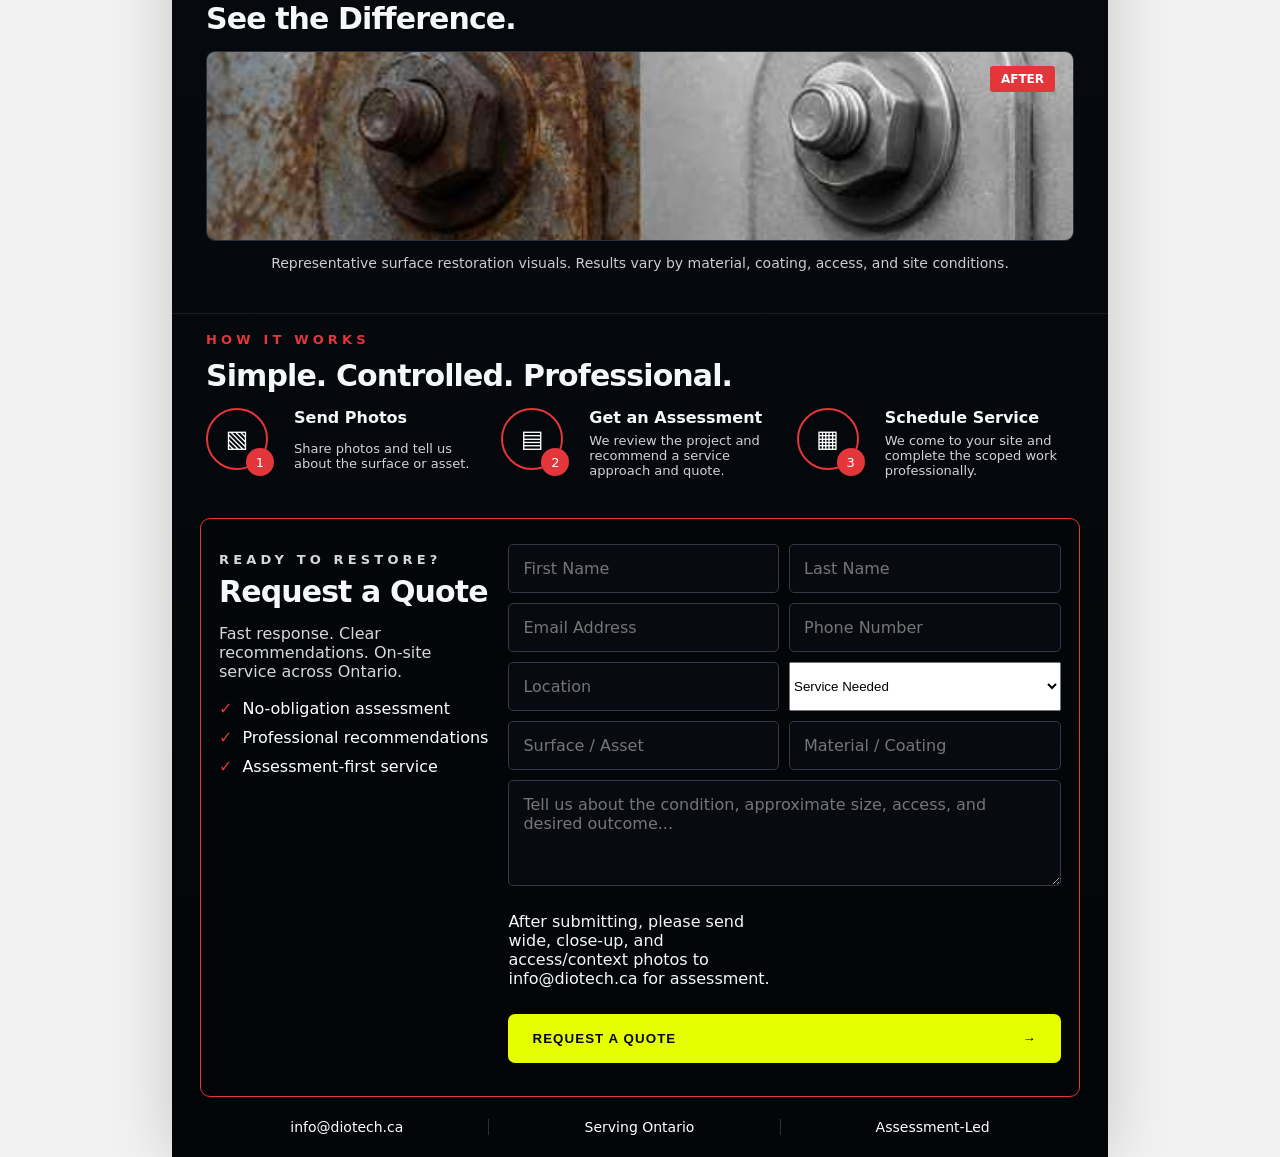
==== commit 8ce29056: "Optimize layout and form copy" ====
--- a/index.html
+++ b/index.html
@@ -10,7 +10,7 @@
 <body>
   <main class="phone-shell">
     <header class="topbar">
-      <a class="brand" href="#top" aria-label="DIOTECH home"><img class="brand-logo" src="assets/logo.png" alt="DIOTECH" width="2804" height="561" style="display:block;height:clamp(34px,6vw,52px);width:auto;max-width:64vw;object-fit:contain;" /></a>
+      <a class="brand" href="#top" aria-label="DIOTECH home"><img class="brand-logo" src="assets/logo.png" alt="DIOTECH" width="2804" height="561" /></a>
       <button class="hamburger" type="button" aria-label="Open menu" aria-expanded="false"><span></span><span></span><span></span></button>
     </header>
     <nav class="mobile-drawer" aria-label="Mobile navigation">
@@ -25,7 +25,7 @@
       <div class="hero-copy">
         <p class="kicker">Mobile Laser Cleaning</p>
         <h1>Precision<br>Surface<br>Restoration</h1>
-        <p>Mobile laser cleaning and controlled surface preparation for metal, wood, marine, fleet, and industrial assets across Ontario.</p>
+        <p>Mobile laser cleaning and controlled surface preparation for metal, wood, marine, fleet, and commercial assets across Ontario.</p>
         <a class="cta primary" href="#quote">Book an Assessment <span>→</span></a>
         <a class="cta secondary" href="#services">Explore Services <span>→</span></a>
       </div>
@@ -35,27 +35,27 @@
       <div><span class="icon">▱</span>Mobile Service</div>
       <div><span class="icon">◇</span>Low-Mess</div>
       <div><span class="icon">⬟</span>Test-Patch First</div>
-      <div><span class="icon">⌖</span>Ontario-Based</div>
+      <div><span class="icon">⌖</span>Assessment-Led</div>
     </section>
 
     <section id="services" class="block">
       <p class="kicker">What We Restore</p>
       <h2>One Process. Many Surfaces.</h2>
       <div class="service-grid">
-        <article class="service-card"><div class="thumb visual-panel metal-panel" aria-hidden="true"></div><div><span class="red-icon">T</span><h3>Metal</h3><p>Rust, paint, coatings, oxides and more.</p></div><b>→</b></article>
-        <article class="service-card"><div class="thumb visual-panel wood-panel" aria-hidden="true"></div><div><span class="red-icon">♧</span><h3>Wood & Decks</h3><p>Assessment-led restoration for suitable wood surfaces.</p></div><b>→</b></article>
-        <article class="service-card"><div class="thumb visual-panel marine-panel" aria-hidden="true"></div><div><span class="red-icon">⚓</span><h3>Marine</h3><p>Salt corrosion, trailer hardware, fittings and rails.</p></div><b>→</b></article>
-        <article class="service-card"><div class="thumb visual-panel fleet-panel" aria-hidden="true"></div><div><span class="red-icon">⚙</span><h3>Fleet & Industrial</h3><p>Equipment, frames, tools and infrastructure.</p></div><b>→</b></article>
+        <article class="service-card"><div class="thumb visual-panel metal-panel" aria-hidden="true"></div><div><span class="red-icon">I</span><h3>Metal</h3><p>Rust, paint, coatings, oxides, and surface prep.</p></div><b>→</b></article>
+        <article class="service-card"><div class="thumb visual-panel wood-panel" aria-hidden="true"></div><div><span class="red-icon">♧</span><h3>Wood & Decks</h3><p>Restore weathered wood and prepare surfaces for refinishing.</p></div><b>→</b></article>
+        <article class="service-card"><div class="thumb visual-panel marine-panel" aria-hidden="true"></div><div><span class="red-icon">⚓</span><h3>Marine</h3><p>Corrosion and coating work for trailers, docks, fittings, and marine hardware.</p></div><b>→</b></article>
+        <article class="service-card"><div class="thumb visual-panel fleet-panel" aria-hidden="true"></div><div><span class="red-icon">⚙</span><h3>Commercial & Industrial</h3><p>Facilities, equipment, frames, tools, and infrastructure.</p></div><b>→</b></article>
       </div>
     </section>
 
     <section class="block why">
       <p class="kicker">Why DIOTECH</p>
-      <h2>Controlled Surface Restoration.</h2>
+      <h2>A Better Way to Restore Surfaces.</h2>
       <div class="why-grid">
-        <article><span>◎</span><h3>Precise</h3><p>Targeted restoration for the surface being treated.</p></article>
-        <article><span>◌</span><h3>Low-Mess</h3><p>Minimal abrasive media and cleaner site conditions.</p></article>
-        <article><span>☑</span><h3>Test-Patch First</h3><p>We test a small area before full cleaning begins.</p></article>
+        <article><span>◎</span><h3>Targeted</h3><p>On suitable surfaces, laser cleaning allows controlled removal of rust, coatings, and contamination.</p></article>
+        <article><span>◌</span><h3>Low-Mess</h3><p>No blasting media and less cleanup compared with many traditional surface-prep methods.</p></article>
+        <article><span>☑</span><h3>Test-Patch First</h3><p>We test a small area first to confirm suitability, process, and expected results.</p></article>
       </div>
     </section>
 
@@ -73,9 +73,9 @@
       <p class="kicker">How It Works</p>
       <h2>Simple. Controlled. Professional.</h2>
       <div class="steps">
-        <article><div class="circle">▧<em>1</em></div><h3>Send Photos</h3><p>Share photos and tell us about your project.</p></article>
-        <article><div class="circle">▤<em>2</em></div><h3>Get Assessment</h3><p>We review and provide a tailored recommendation.</p></article>
-        <article><div class="circle">▦<em>3</em></div><h3>Schedule Service</h3><p>We come to you and complete the scoped work.</p></article>
+        <article><div class="circle">▧<em>1</em></div><h3>Send Photos</h3><p>Share photos and tell us about the surface or asset.</p></article>
+        <article><div class="circle">▤<em>2</em></div><h3>Get an Assessment</h3><p>We review the project and recommend a service approach and quote.</p></article>
+        <article><div class="circle">▦<em>3</em></div><h3>Schedule Service</h3><p>We come to your site and complete the scoped work professionally.</p></article>
       </div>
     </section>
 
@@ -83,27 +83,37 @@
       <div class="quote-copy">
         <p class="kicker">Ready to Restore?</p>
         <h2>Request a Quote</h2>
-        <p>Fast response. Clear scope. On-site service across Ontario.</p>
-        <ul><li>No obligation</li><li>Clear scope</li><li>Assessment-first process</li></ul>
+        <p>Fast response. Clear recommendations. On-site service across Ontario.</p>
+        <ul><li>No-obligation assessment</li><li>Professional recommendations</li><li>Assessment-first service</li></ul>
       </div>
       <form id="quoteForm" class="quote-form" action="https://formsubmit.co/info@diotech.ca" method="POST">
         <input type="hidden" name="_subject" value="New DIOTECH quote request" />
         <input type="hidden" name="_template" value="table" />
         <input type="hidden" name="_next" value="https://doomscro11.github.io/diotech-website/thanks.html" />
         <input type="text" name="_honey" class="honeypot" tabindex="-1" autocomplete="off" />
-        <input name="name" placeholder="Full Name" required />
+        <input name="first_name" placeholder="First Name" required />
+        <input name="last_name" placeholder="Last Name" required />
         <input name="email" type="email" placeholder="Email Address" required />
         <input name="phone" placeholder="Phone Number" />
         <input name="location" placeholder="Location" required />
+        <select name="service_needed" required>
+          <option value="">Service Needed</option>
+          <option>Metal restoration</option>
+          <option>Wood / deck assessment</option>
+          <option>Marine hardware / trailer work</option>
+          <option>Commercial / industrial surface restoration</option>
+          <option>Fleet / equipment surface prep</option>
+          <option>Other / not sure</option>
+        </select>
         <input name="surface" placeholder="Surface / Asset" required />
         <input name="material" placeholder="Material / Coating" />
         <textarea name="condition" placeholder="Tell us about the condition, approximate size, access, and desired outcome..." rows="4"></textarea>
-        <p style="grid-column:1/-1;color:#c9cdd2;font-size:13px;line-height:1.4;margin:0 0 6px;">After submitting, please send wide, close-up, and access/context photos to info@diotech.ca for assessment.</p>
+        <p class="photo-note">After submitting, please send wide, close-up, and access/context photos to info@diotech.ca for assessment.</p>
         <button class="cta primary" type="submit">Request a Quote <span>→</span></button>
       </form>
     </section>
 
-    <footer class="footer"><span>info@diotech.ca</span><span>Serving Ontario</span><span>DIOTECH</span></footer>
+    <footer class="footer"><span>info@diotech.ca</span><span>Serving Ontario</span><span>Assessment-Led</span></footer>
   </main>
   <script src="script.js"></script>
 </body>
